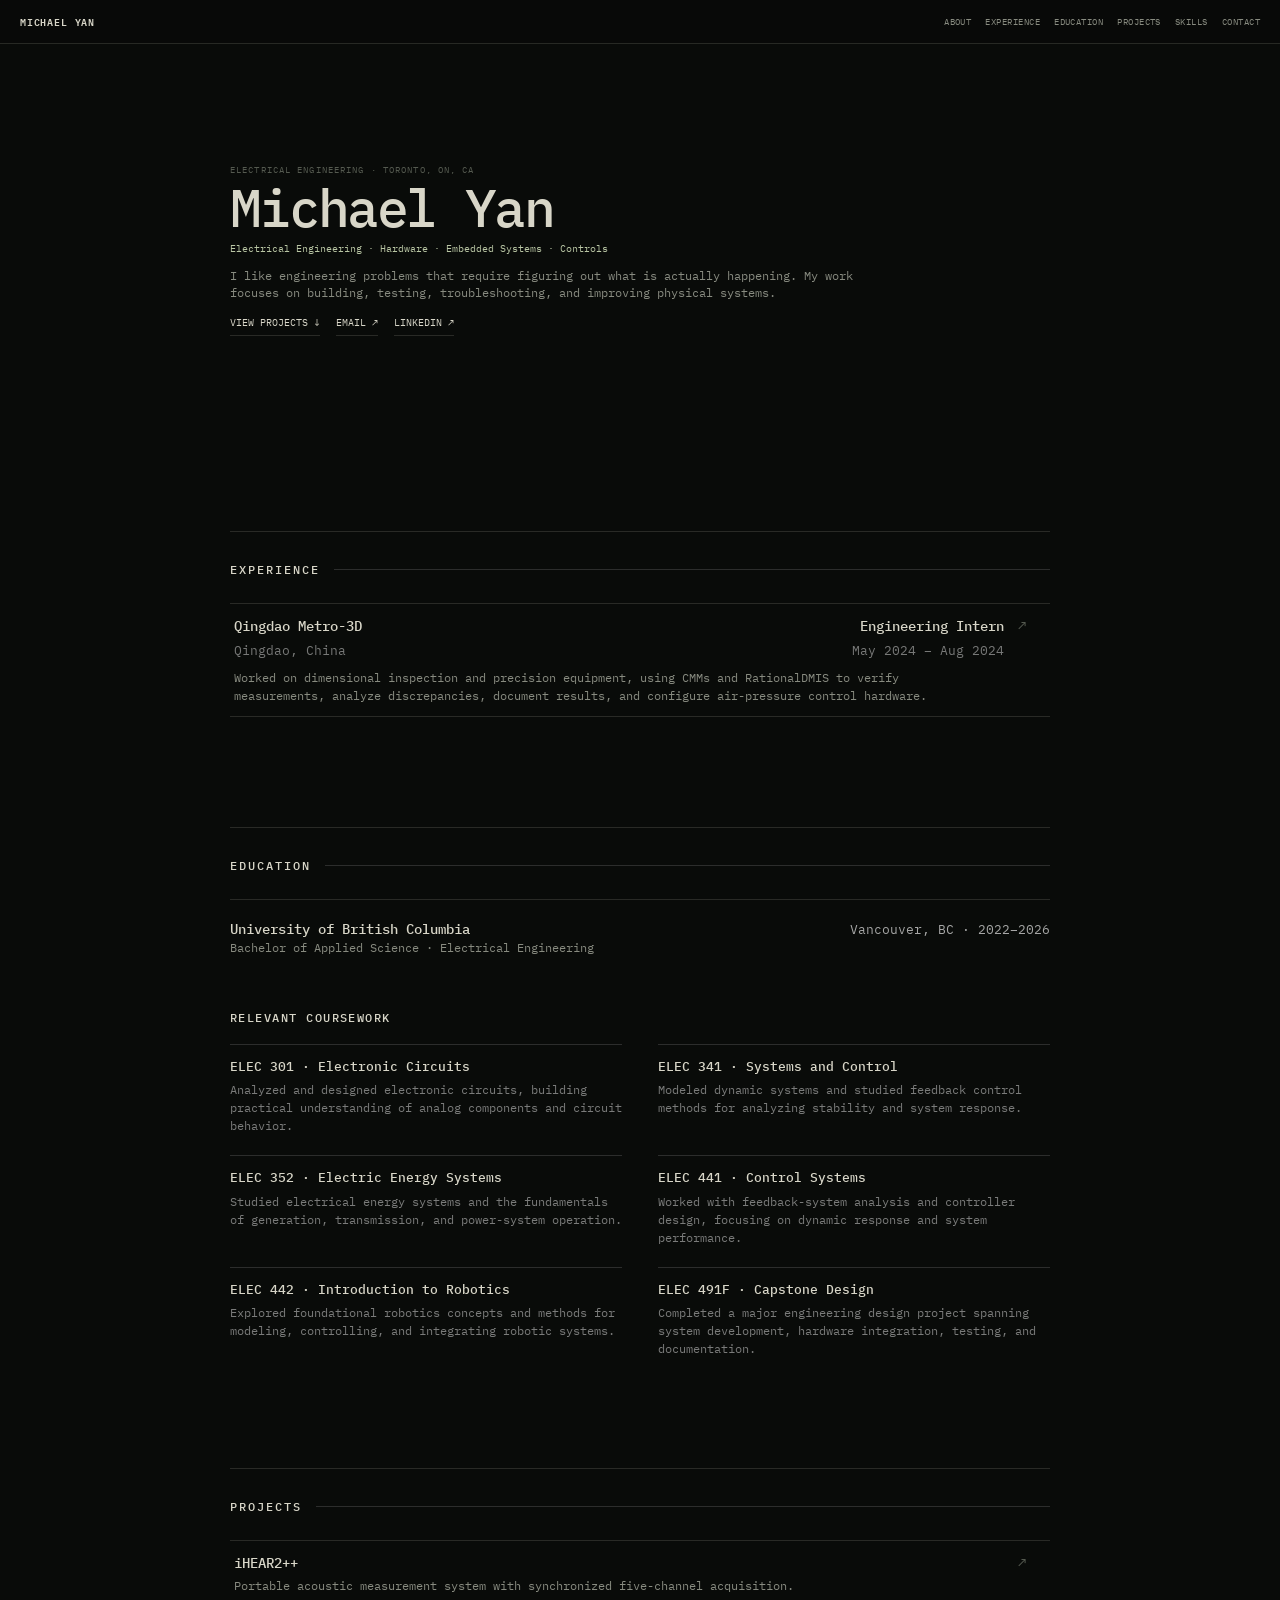
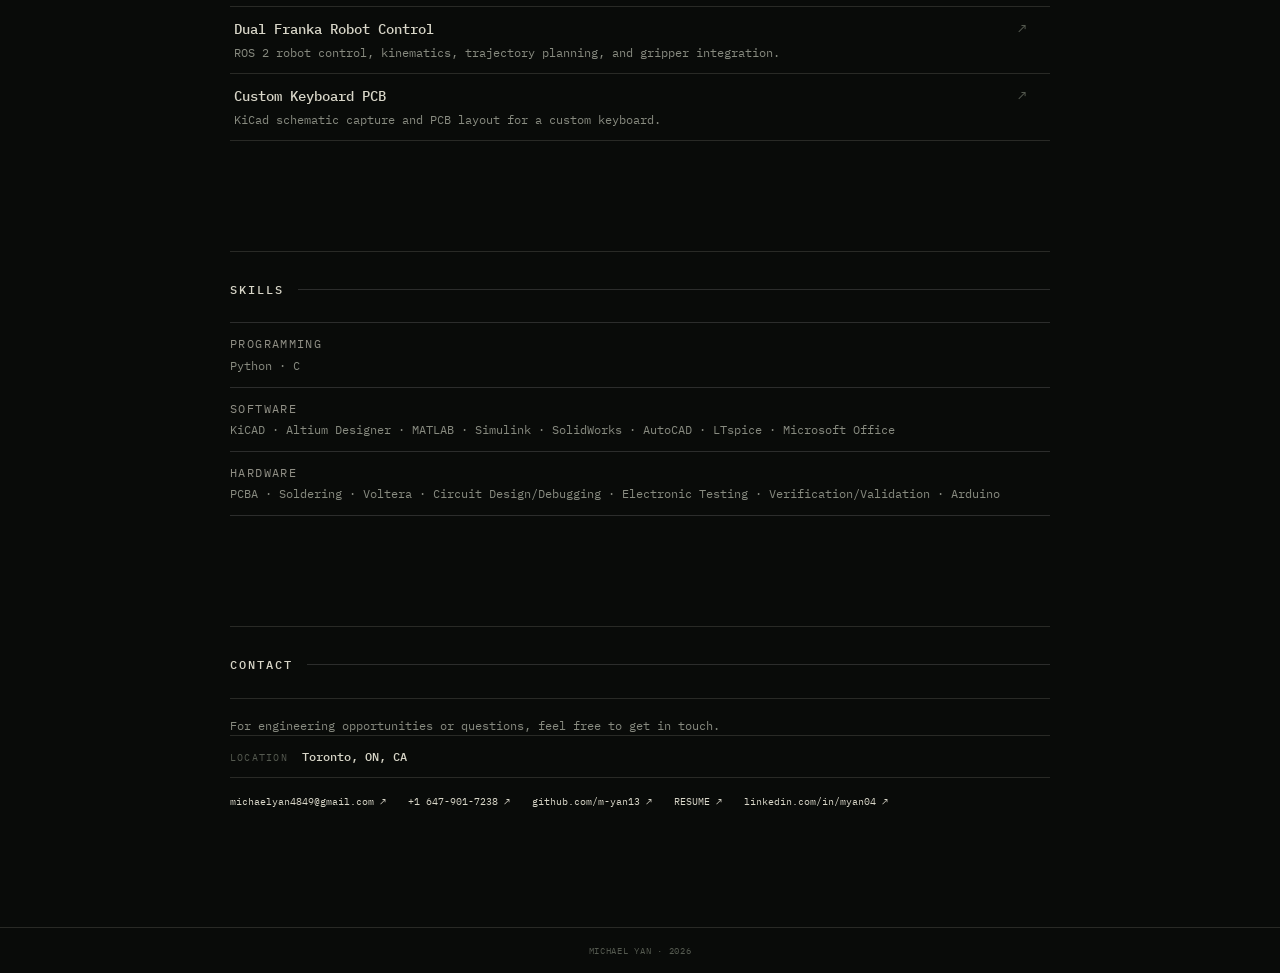
==== index.html @ b910ae35 "Update index.html" ====
<!DOCTYPE html>
<html lang="en">
<head>
  <meta charset="UTF-8">
  <meta name="viewport" content="width=device-width, initial-scale=1.0">
  <meta name="description" content="Michael Yan — Electrical Engineering portfolio.">
  <title>Michael Yan | Electrical Engineering</title>
  <link rel="stylesheet" href="style.css">
</head>
<body>
  <div class="background" aria-hidden="true"></div>

  <header class="topbar">
    <a href="#about" class="wordmark">MICHAEL YAN</a>
    <nav class="topnav" aria-label="Main navigation">
      <a href="#about">ABOUT</a>
      <a href="#experience">EXPERIENCE</a>
      <a href="#education">EDUCATION</a>
      <a href="#projects">PROJECTS</a>
      <a href="#skills">SKILLS</a>
      <a href="#contact">CONTACT</a>
    </nav>
  </header>

  <main>
    <section class="intro" id="about">
      <div class="status">ELECTRICAL ENGINEERING · TORONTO, ON, CA</div>
      <h1>Michael Yan</h1>
      <p class="intro-role">Electrical Engineering · Hardware · Embedded Systems · Controls</p>
      <p class="intro-text">I like engineering problems that require figuring out what is actually happening. My work focuses on building, testing, troubleshooting, and improving physical systems.</p>
      <div class="quick-links">
        <a href="#projects">VIEW PROJECTS ↓</a>
        <a href="mailto:michaelyan4849@gmail.com">EMAIL ↗</a>
        <a href="https://www.linkedin.com/in/myan04" target="_blank" rel="noopener">LINKEDIN ↗</a>
      </div>
    </section>

    <section id="experience" class="section">
      <div class="section-heading"><h2>EXPERIENCE</h2><span class="section-rule"></span></div>
      <a class="experience-row" href="experience/qingdao-metro-3d.html">
        <div class="experience-main">
          <div class="experience-header">
            <h3>Qingdao Metro-3D</h3>
            <h3>Engineering Intern</h3>
          </div>
          <div class="experience-meta">
            <span>Qingdao, China</span>
            <span>May 2024 – Aug 2024</span>
          </div>
          <p>Worked on dimensional inspection and precision equipment, using CMMs and RationalDMIS to verify measurements, analyze discrepancies, document results, and configure air-pressure control hardware.</p>
        </div>
        <span class="arrow">↗</span>
      </a>
    </section>

    <section id="education" class="section">
      <div class="section-heading"><h2>EDUCATION</h2><span class="section-rule"></span></div>
      <div class="education-entry">
        <div class="education-header">
          <h3>University of British Columbia</h3>
          <span>Vancouver, BC · 2022–2026</span>
        </div>
        <p>Bachelor of Applied Science · Electrical Engineering</p>
      </div>

      <div class="coursework">
        <h3>Relevant Coursework</h3>
        <div class="course-list">
          <div class="course">
            <strong>ELEC 301 · Electronic Circuits</strong>
            <p>Analyzed and designed electronic circuits, building practical understanding of analog components and circuit behavior.</p>
          </div>
          <div class="course">
            <strong>ELEC 341 · Systems and Control</strong>
            <p>Modeled dynamic systems and studied feedback control methods for analyzing stability and system response.</p>
          </div>
          <div class="course">
            <strong>ELEC 352 · Electric Energy Systems</strong>
            <p>Studied electrical energy systems and the fundamentals of generation, transmission, and power-system operation.</p>
          </div>
          <div class="course">
            <strong>ELEC 441 · Control Systems</strong>
            <p>Worked with feedback-system analysis and controller design, focusing on dynamic response and system performance.</p>
          </div>
          <div class="course">
            <strong>ELEC 442 · Introduction to Robotics</strong>
            <p>Explored foundational robotics concepts and methods for modeling, controlling, and integrating robotic systems.</p>
          </div>
          <div class="course">
            <strong>ELEC 491F · Capstone Design</strong>
            <p>Completed a major engineering design project spanning system development, hardware integration, testing, and documentation.</p>
          </div>
        </div>
      </div>
    </section>

    <section class="section" id="projects">
      <div class="section-heading"><h2>PROJECTS</h2><span class="section-rule"></span></div>
      <div class="project-list">
        <a class="project-row" href="projects/ihear2.html">
          <div>
            <h3>iHEAR2++</h3>
            <p>Portable acoustic measurement system with synchronized five-channel acquisition.</p>
          </div>
          <span class="arrow">↗</span>
        </a>
        <a class="project-row" href="projects/franka.html">
          <div>
            <h3>Dual Franka Robot Control</h3>
            <p>ROS 2 robot control, kinematics, trajectory planning, and gripper integration.</p>
          </div>
          <span class="arrow">↗</span>
        </a>
        <a class="project-row" href="projects/keyboard.html">
          <div>
            <h3>Custom Keyboard PCB</h3>
            <p>KiCad schematic capture and PCB layout for a custom keyboard.</p>
          </div>
          <span class="arrow">↗</span>
        </a>
      </div>
    </section>

    <section id="skills" class="section">
      <div class="section-heading"><h2>SKILLS</h2><span class="section-rule"></span></div>
      <div class="skills-list">
        <div><span>PROGRAMMING</span><p>Python · C</p></div>
        <div><span>SOFTWARE</span><p>KiCAD · Altium Designer · MATLAB · Simulink · SolidWorks · AutoCAD · LTspice · Microsoft Office</p></div>
        <div><span>HARDWARE</span><p>PCBA · Soldering · Voltera · Circuit Design/Debugging · Electronic Testing · Verification/Validation · Arduino</p></div>
      </div>
    </section>

    <section class="section contact" id="contact">
      <div class="section-heading"><h2>CONTACT</h2><span class="section-rule"></span></div>
      <div class="contact-intro">
        <p>For engineering opportunities or questions, feel free to get in touch.</p>
      </div>
      <div class="contact-location">
        <span>LOCATION</span>
        <strong>Toronto, ON, CA</strong>
      </div>
      <div class="contact-links">
        <a href="mailto:michaelyan4849@gmail.com">michaelyan4849@gmail.com ↗</a>
        <a href="tel:+16479017238">+1 647-901-7238 ↗</a>
        <a href="https://github.com/m-yan13" target="_blank" rel="noopener">github.com/m-yan13 ↗</a>
        <a href="Michael_Yan_Resume.pdf" target="_blank" rel="noopener">RESUME ↗</a>
        <a href="https://www.linkedin.com/in/myan04" target="_blank" rel="noopener">linkedin.com/in/myan04 ↗</a>
      </div>
    </section>
  </main>

  <footer>MICHAEL YAN · 2026</footer>
</body>
</html>
---- style.css ----
@import url('https://fonts.googleapis.com/css2?family=IBM+Plex+Mono:wght@400;500;600&display=swap');

:root {
  --bg: #090b09;
  --panel: rgba(13, 16, 13, .72);
  --text: #d8d6c8;
  --muted: #888b80;
  --dim: #555a50;
  --line: rgba(205, 205, 185, .16);
  --accent: #b9c6a4;
  --max: 820px;
}

* { box-sizing: border-box; margin: 0; padding: 0; }
html { scroll-behavior: smooth; background: var(--bg); }
body {
  color: var(--text);
  background: var(--bg);
  font-family: "IBM Plex Mono", monospace;
  line-height: 1.5;
  font-size: 13px;
}
a { color: inherit; text-decoration: none; }

.background {
  position: fixed;
  inset: 0;
  z-index: -1;
  background:
    radial-gradient(circle at 70% 10%, rgba(82, 99, 76, .12), transparent 34%),
    radial-gradient(circle at 10% 80%, rgba(70, 77, 62, .09), transparent 32%),
    linear-gradient(135deg, #0b0e0b, #121712 55%, #080a08);
}
.background::after {
  content: "";
  position: absolute;
  inset: 0;
  opacity: .035;
  background: repeating-linear-gradient(0deg, transparent 0 4px, #fff 5px);
  pointer-events: none;
}

.topbar {
  position: sticky;
  top: 0;
  z-index: 10;
  min-height: 44px;
  display: flex;
  align-items: center;
  justify-content: space-between;
  gap: 24px;
  padding: 0 20px;
  background: rgba(8, 10, 8, .88);
  border-bottom: 1px solid var(--line);
  backdrop-filter: blur(10px);
}
.wordmark { font-weight: 600; letter-spacing: .08em; font-size: .64rem; }
.topnav { display: flex; flex-wrap: wrap; justify-content: flex-end; gap: 14px; }
.topnav a { color: var(--muted); font-size: .58rem; letter-spacing: .05em; }
.topnav a:hover { color: var(--text); }

main { width: min(var(--max), calc(100% - 40px)); margin: 0 auto; }
.intro { min-height: 45vh; display: flex; flex-direction: column; justify-content: center; padding: 42px 0 36px; }
.status { color: var(--dim); font-size: .58rem; letter-spacing: .12em; }
h1 { margin: 6px 0 8px; font-size: clamp(1.9rem, 5vw, 3.3rem); line-height: .95; font-weight: 500; letter-spacing: -.05em; }
.intro-role { color: var(--accent); font-size: .64rem; }
.intro-text { max-width: 650px; margin-top: 10px; color: var(--muted); font-size: .72rem; }
.quick-links { display: flex; gap: 16px; flex-wrap: wrap; margin-top: 14px; }
.quick-links a { color: var(--text); font-size: .64rem; border-bottom: 1px solid var(--line); padding-bottom: 4px; }
.quick-links a:hover { color: var(--accent); border-color: var(--accent); }

.section { padding: 28px 0; border-top: 1px solid var(--line); scroll-margin-top: 70px; }
.section.compact { padding: 22px 0; }
.section-head { display: flex; align-items: baseline; gap: 12px; margin-bottom: 10px; }
.section-head span { color: var(--dim); font-size: .58rem; }
h2 { font-size: .92rem; font-weight: 500; letter-spacing: .02em; }
h3 { font-size: .9rem; font-weight: 500; }
p { color: var(--muted); font-size: .75rem; }
.muted { color: var(--dim); font-size: .58rem; white-space: nowrap; }

.simple-row { display: flex; justify-content: space-between; align-items: flex-start; gap: 30px; padding: 9px 0; }
.simple-row p { margin-top: 6px; max-width: 700px; }


.experience-row {
  display: grid;
  grid-template-columns: 1fr 28px;
  gap: 14px;
  align-items: start;
  padding: 11px 4px;
  border-top: 1px solid var(--line);
  border-bottom: 1px solid var(--line);
}
.experience-row:hover { background: rgba(180, 190, 160, .035); }
.experience-main p { max-width: 700px; margin-top: 8px; }
.experience-row:hover .arrow { color: var(--accent); }

.project-list { border-top: 1px solid var(--line); }
.project-row { display: grid; grid-template-columns: 1fr 28px; gap: 14px; align-items: start; padding: 11px 4px; border-bottom: 1px solid var(--line); }
.project-row:hover { background: rgba(180, 190, 160, .035); }
.project-row h3 { margin-bottom: 4px; }
.project-row p { max-width: 680px; }
.arrow { color: var(--dim); font-size: .9rem; }
.project-row:hover .arrow { color: var(--accent); }

.skill-line { display: grid; grid-template-columns: 110px 1fr; gap: 14px; padding: 6px 0; border-bottom: 1px solid var(--line); }
.skill-line span { color: var(--text); font-size: .64rem; }
.skill-line p { font-size: .7rem; }

.contact { padding-bottom: 35px; }
.contact > p { max-width: 600px; }
.contact-links { display: flex; flex-wrap: wrap; gap: 22px; margin-top: 10px; }
.contact-links a { color: var(--text); font-size: .64rem; }
.contact-links a:hover { color: var(--accent); }

footer { padding: 16px; border-top: 1px solid var(--line); color: var(--dim); text-align: center; font-size: .55rem; letter-spacing: .08em; }

/* Project detail pages */
.project-page { min-height: 100vh; }
.project-wrap { width: min(780px, 100%); margin: 0 auto; padding: 42px 0 36px; }
.project-crumb { color: var(--dim); font-size: .58rem; }
.project-crumb:hover { color: var(--text); }
.project-header { padding: 26px 0 20px; border-bottom: 1px solid var(--line); }
.project-kicker { color: var(--dim); font-size: .6rem; letter-spacing: .1em; }
.project-header h1 { font-size: clamp(1.8rem, 5vw, 3.1rem); margin: 6px 0 9px; }
.project-intro { max-width: 650px; font-size: .82rem; }
.project-meta { display: grid; grid-template-columns: repeat(3, 1fr); gap: 20px; margin-top: 14px; }
.project-meta-item { padding-top: 12px; border-top: 1px solid var(--line); }
.project-meta-item span { display: block; color: var(--dim); font-size: .52rem; margin-bottom: 5px; }
.project-meta-item strong { font-size: .65rem; font-weight: 400; color: var(--text); }
.project-section-title { margin: 20px 0 8px; color: var(--dim); font-size: .58rem; letter-spacing: .1em; }
.detail-grid { display: grid; grid-template-columns: repeat(2, 1fr); gap: 1px; background: var(--line); border: 1px solid var(--line); }
.detail-box { padding: 13px; background: var(--panel); }
.detail-box h2 { font-size: .7rem; color: var(--text); margin-bottom: 10px; letter-spacing: .06em; }
.detail-box p { font-size: .7rem; }
.project-footer { display: flex; justify-content: space-between; gap: 20px; padding-top: 30px; margin-top: 14px; border-top: 1px solid var(--line); }
.back-next { font-size: .58rem; }
.back-next:hover { color: var(--accent); }

@media (max-width: 700px) {
  .topbar { padding: 9px 15px; align-items: center; }
  .topnav { gap: 8px 12px; }
  .topnav a { font-size: .55rem; }
  main { width: min(100% - 30px, var(--max)); }
  .intro { min-height: 52vh; padding: 48px 0 35px; }
  .simple-row { display: block; }
  .muted { display: block; margin-top: 12px; }
  .project-meta, .detail-grid { grid-template-columns: 1fr; }
  .project-wrap { padding: 50px 15px 45px; }
  .project-header { padding-top: 32px; }
}

@media (prefers-reduced-motion: reduce) { html { scroll-behavior: auto; } }

/* v8 refinements */
.section { margin-top: 72px; margin-bottom: 72px; }
.section-heading { margin-bottom: 22px; }
.education-entry, .experience-entry { padding: 18px 0; }
.experience-header { display:flex; justify-content:space-between; align-items:baseline; gap:28px; }
.experience-header h3 { margin:0; font-weight:500; }
.experience-meta { display:flex; justify-content:space-between; gap:20px; margin-top:5px; font-size:.86rem; opacity:.7; }
.coursework { margin-top:30px; }
.course-list { display:grid; grid-template-columns:repeat(2,minmax(0,1fr)); gap:18px 34px; }
.course { padding-top:12px; border-top:1px solid rgba(255,255,255,.12); }
.course strong { font-weight:500; }
.course p { margin:5px 0 0; line-height:1.45; opacity:.72; }
@media (max-width:700px) {
  .section { margin-top:54px; margin-bottom:54px; }
  .experience-header, .experience-meta { flex-direction:column; gap:4px; }
  .course-list { grid-template-columns:1fr; }
}

/* v9 refinements: compact technical portfolio, inspired by the reference site's hierarchy */
.section { margin-top: 82px; margin-bottom: 82px; }
.section-heading { display:flex; align-items:center; gap:14px; margin-bottom:24px; }
.section-heading h2 { margin:0; font-size:.78rem; letter-spacing:.16em; font-weight:500; }
.section-rule { height:1px; flex:1; background:rgba(255,255,255,.14); }
.education-header, .experience-header { display:flex; align-items:baseline; justify-content:space-between; gap:24px; }
.education-header h3, .experience-header h3 { margin:0; font-weight:500; }
.education-header span, .experience-meta { color:rgba(255,255,255,.64); font-size:.82rem; }
.experience-meta { display:flex; justify-content:space-between; margin-top:5px; }
.coursework { margin-top:34px; }
.coursework > h3 { margin:0 0 16px; font-size:.76rem; letter-spacing:.12em; text-transform:uppercase; font-weight:500; }
.course-list { display:grid; grid-template-columns:repeat(2,minmax(0,1fr)); gap:20px 36px; }
.course { border-top:1px solid rgba(255,255,255,.14); padding-top:12px; }
.course strong { font-weight:500; }
.course p { margin:5px 0 0; color:rgba(255,255,255,.64); line-height:1.5; }
.skills-list > div { border-top:1px solid rgba(255,255,255,.14); padding:12px 0; }
.skills-list > div:last-child { border-bottom:1px solid rgba(255,255,255,.14); }
.skills-list span { display:block; font-size:.72rem; letter-spacing:.12em; opacity:.65; }
.skills-list p { margin:4px 0 0; }
@media (max-width:700px) {
  .section { margin-top:58px; margin-bottom:58px; 
  .experience-row { grid-template-columns: 1fr; }
  .experience-row .arrow { display: none; }
}
  .education-header, .experience-header, .experience-meta { flex-direction:column; align-items:flex-start; gap:5px; }
  .course-list { grid-template-columns:1fr; }
}


/* v11 refinements */
.education-entry {
  border-top: 1px solid var(--line);
  padding-top: 18px;
}

.contact-location {
  display: flex;
  align-items: baseline;
  gap: 14px;
  padding: 12px 0;
  border-top: 1px solid var(--line);
  border-bottom: 1px solid var(--line);
}

.contact-location span {
  font-size: .64rem;
  letter-spacing: .12em;
  color: var(--dim);
}

.contact-location strong {
  font-size: .72rem;
  font-weight: 500;
}

.contact-links {
  margin-top: 16px;
  gap: 18px 22px;
}

@media (max-width:700px) {
  .contact-location {
    align-items: flex-start;
    flex-direction: column;
    gap: 4px;
  }
}

/* v12 contact header refinement */
.contact-intro {
  border-top: 1px solid var(--line);
  padding-top: 18px;
}

.contact-intro p {
  margin: 0;
}
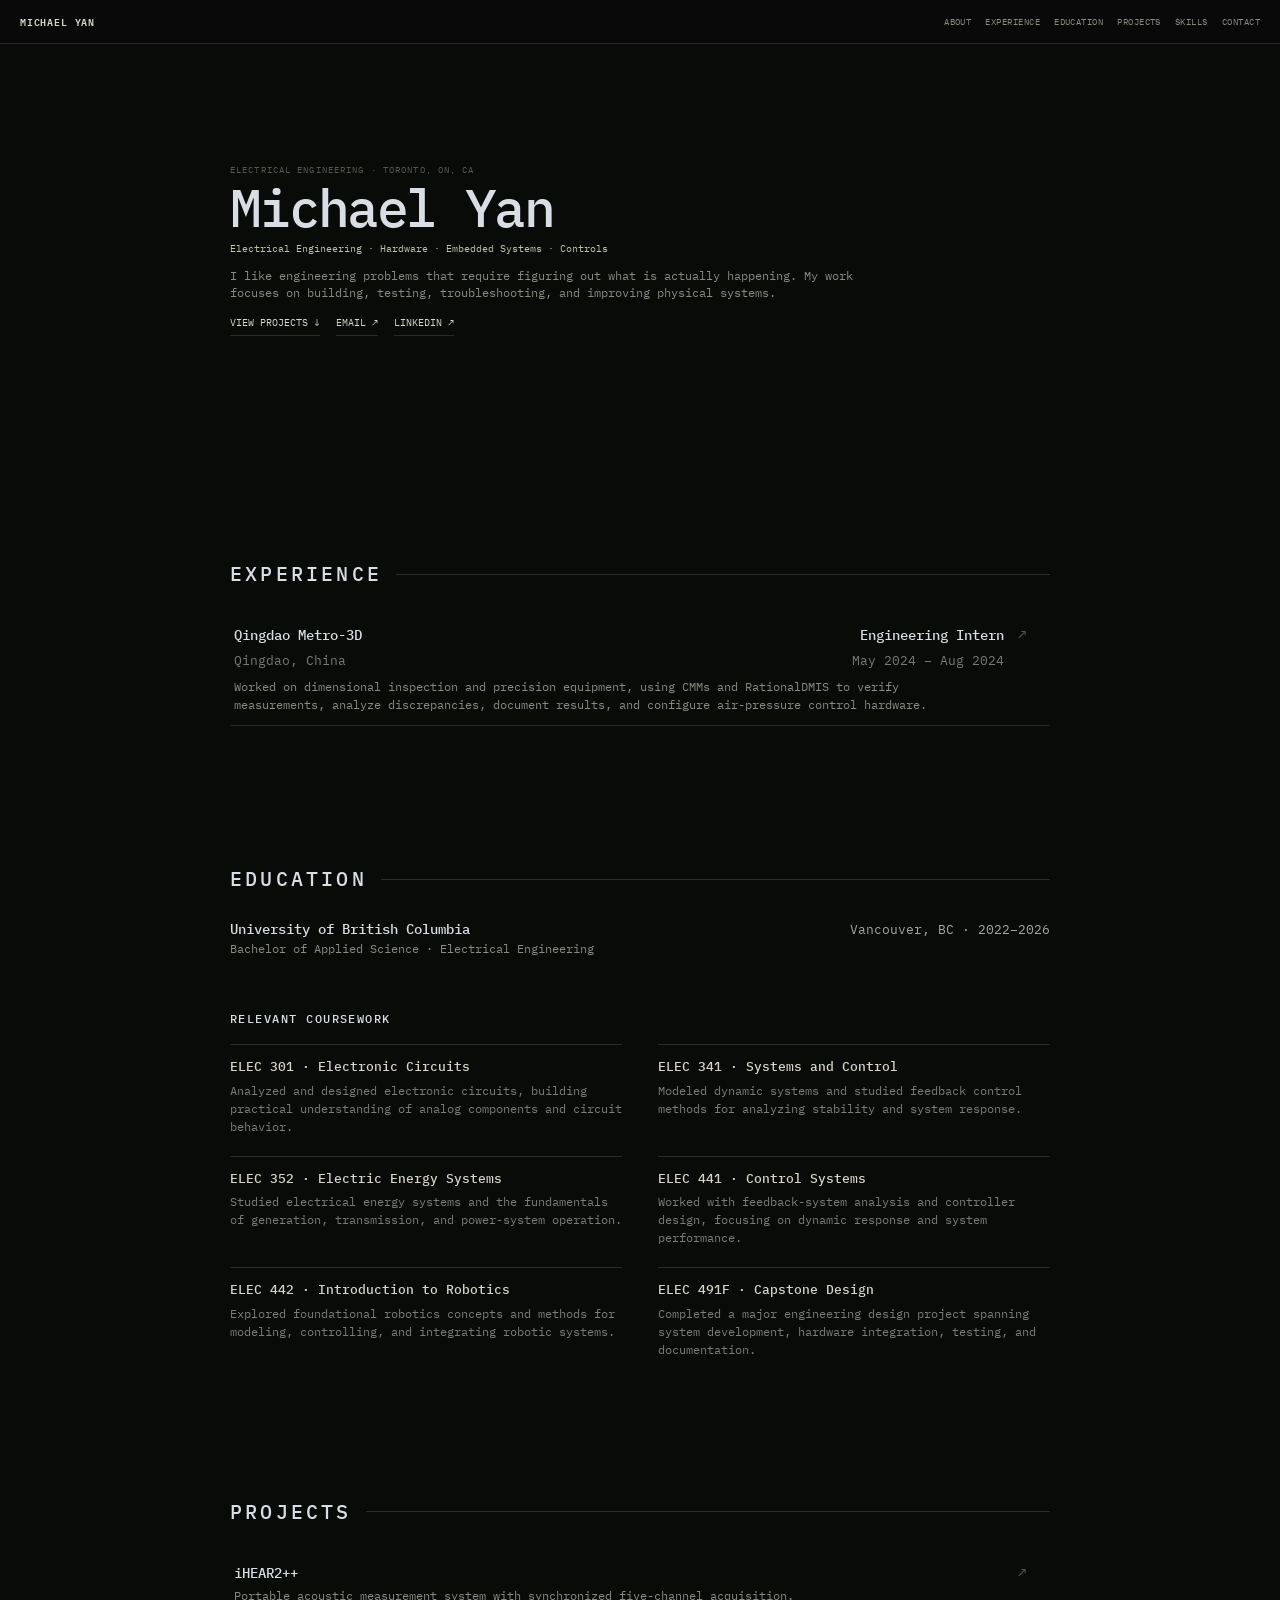
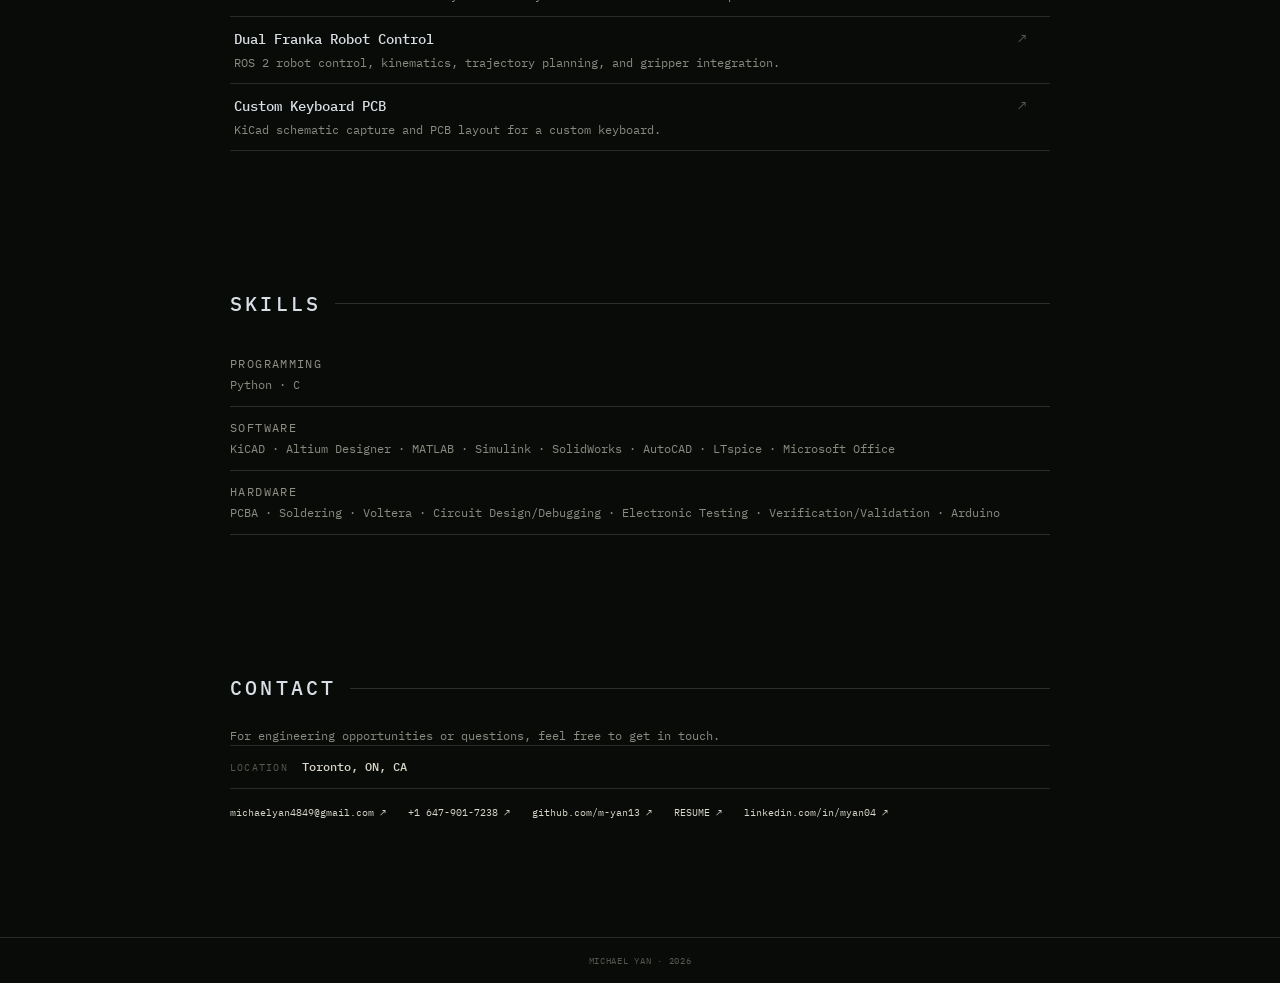
==== commit 88741b3c: "Update index.html" ====
--- a/index.html
+++ b/index.html
@@ -1,6 +1,7 @@
 <!DOCTYPE html>
 <html lang="en">
 <head>
+  <link rel="icon" type="image/jpeg" href="favicon.jpg">
   <meta charset="UTF-8">
   <meta name="viewport" content="width=device-width, initial-scale=1.0">
   <meta name="description" content="Michael Yan — Electrical Engineering portfolio.">
--- a/style.css
+++ b/style.css
@@ -69,7 +69,7 @@
 .quick-links a { color: var(--text); font-size: .64rem; border-bottom: 1px solid var(--line); padding-bottom: 4px; }
 .quick-links a:hover { color: var(--accent); border-color: var(--accent); }
 
-.section { padding: 28px 0; border-top: 1px solid var(--line); scroll-margin-top: 70px; }
+.section { padding: 28px 0; scroll-margin-top: 70px; }
 .section.compact { padding: 22px 0; }
 .section-head { display: flex; align-items: baseline; gap: 12px; margin-bottom: 10px; }
 .section-head span { color: var(--dim); font-size: .58rem; }
@@ -88,14 +88,12 @@
   gap: 14px;
   align-items: start;
   padding: 11px 4px;
-  border-top: 1px solid var(--line);
   border-bottom: 1px solid var(--line);
 }
 .experience-row:hover { background: rgba(180, 190, 160, .035); }
 .experience-main p { max-width: 700px; margin-top: 8px; }
 .experience-row:hover .arrow { color: var(--accent); }
 
-.project-list { border-top: 1px solid var(--line); }
 .project-row { display: grid; grid-template-columns: 1fr 28px; gap: 14px; align-items: start; padding: 11px 4px; border-bottom: 1px solid var(--line); }
 .project-row:hover { background: rgba(180, 190, 160, .035); }
 .project-row h3 { margin-bottom: 4px; }
@@ -121,14 +119,9 @@
 .project-crumb { color: var(--dim); font-size: .58rem; }
 .project-crumb:hover { color: var(--text); }
 .project-header { padding: 26px 0 20px; border-bottom: 1px solid var(--line); }
-.project-kicker { color: var(--dim); font-size: .6rem; letter-spacing: .1em; }
-.project-header h1 { font-size: clamp(1.8rem, 5vw, 3.1rem); margin: 6px 0 9px; }
-.project-intro { max-width: 650px; font-size: .82rem; }
-.project-meta { display: grid; grid-template-columns: repeat(3, 1fr); gap: 20px; margin-top: 14px; }
-.project-meta-item { padding-top: 12px; border-top: 1px solid var(--line); }
-.project-meta-item span { display: block; color: var(--dim); font-size: .52rem; margin-bottom: 5px; }
-.project-meta-item strong { font-size: .65rem; font-weight: 400; color: var(--text); }
-.project-section-title { margin: 20px 0 8px; color: var(--dim); font-size: .58rem; letter-spacing: .1em; }
+.project-header h1 { font-size: clamp(1.8rem, 5vw, 3.1rem); margin: 0 0 8px; }
+.project-intro { max-width: 650px; font-size: .82rem; color: var(--muted); }
+.project-section-title { margin: 20px 0 8px; color: var(--dim); font-size: 1.25rem; letter-spacing: .1em; }
 .detail-grid { display: grid; grid-template-columns: repeat(2, 1fr); gap: 1px; background: var(--line); border: 1px solid var(--line); }
 .detail-box { padding: 13px; background: var(--panel); }
 .detail-box h2 { font-size: .7rem; color: var(--text); margin-bottom: 10px; letter-spacing: .06em; }
@@ -145,7 +138,7 @@
   .intro { min-height: 52vh; padding: 48px 0 35px; }
   .simple-row { display: block; }
   .muted { display: block; margin-top: 12px; }
-  .project-meta, .detail-grid { grid-template-columns: 1fr; }
+  .detail-grid { grid-template-columns: 1fr; }
   .project-wrap { padding: 50px 15px 45px; }
   .project-header { padding-top: 32px; }
 }
@@ -173,7 +166,7 @@
 /* v9 refinements: compact technical portfolio, inspired by the reference site's hierarchy */
 .section { margin-top: 82px; margin-bottom: 82px; }
 .section-heading { display:flex; align-items:center; gap:14px; margin-bottom:24px; }
-.section-heading h2 { margin:0; font-size:.78rem; letter-spacing:.16em; font-weight:500; }
+.section-heading h2 { margin:0; font-size:1.25rem; letter-spacing:.16em; font-weight:500; }
 .section-rule { height:1px; flex:1; background:rgba(255,255,255,.14); }
 .education-header, .experience-header { display:flex; align-items:baseline; justify-content:space-between; gap:24px; }
 .education-header h3, .experience-header h3 { margin:0; font-weight:500; }
@@ -185,7 +178,8 @@
 .course { border-top:1px solid rgba(255,255,255,.14); padding-top:12px; }
 .course strong { font-weight:500; }
 .course p { margin:5px 0 0; color:rgba(255,255,255,.64); line-height:1.5; }
-.skills-list > div { border-top:1px solid rgba(255,255,255,.14); padding:12px 0; }
+.skills-list > div { padding:12px 0; }
+.skills-list > div + div { border-top:1px solid rgba(255,255,255,.14); }
 .skills-list > div:last-child { border-bottom:1px solid rgba(255,255,255,.14); }
 .skills-list span { display:block; font-size:.72rem; letter-spacing:.12em; opacity:.65; }
 .skills-list p { margin:4px 0 0; }
@@ -201,8 +195,7 @@
 
 /* v11 refinements */
 .education-entry {
-  border-top: 1px solid var(--line);
-  padding-top: 18px;
+  padding-top: 0;
 }
 
 .contact-location {
@@ -240,10 +233,216 @@
 
 /* v12 contact header refinement */
 .contact-intro {
-  border-top: 1px solid var(--line);
-  padding-top: 18px;
+  padding-top: 0;
 }
 
 .contact-intro p {
   margin: 0;
 }
+
+/* v13 project write-up / article */
+.write-up { margin-top: 8px; }
+.article-section { padding-top: 30px; margin-top: 30px; border-top: 1px solid var(--line); }
+.article-section:first-child { margin-top: 0; }
+.article-kicker { color: var(--dim); font-size: .58rem; letter-spacing: .12em; margin-bottom: 6px; }
+.article-section h2 { font-size: .82rem; letter-spacing: .04em; font-weight: 500; color: var(--accent); margin-bottom: 14px; }
+.article-section h3 { font-size: .76rem; font-weight: 500; color: var(--text); margin: 24px 0 8px; }
+.article-section p { color: var(--muted); font-size: .78rem; line-height: 1.75; max-width: 700px; margin-bottom: 13px; }
+.article-section ul { max-width: 700px; margin: 0 0 13px; padding-left: 18px; }
+.article-section li { color: var(--muted); font-size: .78rem; line-height: 1.7; margin-bottom: 8px; }
+.article-section strong { color: var(--text); font-weight: 500; }
+.stat-row { display: flex; flex-wrap: wrap; gap: 24px; margin: 6px 0 20px; padding: 14px 0; border-top: 1px solid var(--line); border-bottom: 1px solid var(--line); max-width: 700px; }
+.stat-row div { min-width: 120px; }
+.stat-row strong { display: block; font-size: 1rem; color: var(--accent); font-weight: 500; }
+.stat-row span { font-size: .6rem; color: var(--dim); letter-spacing: .06em; }
+
+.article-figure { margin: 20px 0 24px; max-width: 720px; }
+.article-figure.figure-pair { display: grid; grid-template-columns: 1fr 1fr; gap: 14px; max-width: 720px; }
+.image-placeholder {
+  border: 1px dashed var(--line);
+  background: rgba(185, 198, 164, .035);
+  color: var(--dim);
+  font-size: .62rem;
+  letter-spacing: .03em;
+  line-height: 1.6;
+  padding: 30px 16px;
+  text-align: center;
+  min-height: 90px;
+  display: flex;
+  align-items: center;
+  justify-content: center;
+}
+.image-placeholder b { color: var(--muted); font-weight: 500; }
+.article-figure figcaption { margin-top: 8px; font-size: .62rem; color: var(--dim); line-height: 1.5; }
+
+@media (max-width: 700px) {
+  .article-figure.figure-pair { grid-template-columns: 1fr; }
+}
+
+
+/* Qingdao experience page */
+.experience-meta-grid {
+  display: grid;
+  grid-template-columns: repeat(4, minmax(0, 1fr));
+  gap: 1px;
+  margin-top: 22px;
+  background: var(--line);
+  border: 1px solid var(--line);
+}
+.experience-meta-item {
+  background: var(--panel);
+  padding: 12px 13px;
+}
+.experience-meta-item span {
+  display: block;
+  color: var(--dim);
+  font-size: .54rem;
+  letter-spacing: .11em;
+  margin-bottom: 5px;
+}
+.experience-meta-item strong {
+  display: block;
+  color: var(--text);
+  font-size: .67rem;
+  font-weight: 500;
+  line-height: 1.35;
+}
+.experience-skills {
+  display: flex;
+  flex-wrap: wrap;
+  gap: 8px;
+  margin-top: 18px;
+}
+.experience-skill {
+  border: 1px solid var(--line);
+  padding: 6px 9px;
+  color: var(--muted);
+  font-size: .6rem;
+  letter-spacing: .04em;
+}
+.experience-content {
+  margin-top: 8px;
+}
+.experience-section {
+  padding: 30px 0;
+  border-top: 1px solid var(--line);
+}
+.experience-section:first-child {
+  border-top: 0;
+}
+.experience-kicker {
+  color: var(--dim);
+  font-size: .56rem;
+  letter-spacing: .12em;
+  margin-bottom: 7px;
+}
+.experience-section h2 {
+  color: var(--accent);
+  font-size: 1rem;
+  font-weight: 500;
+  letter-spacing: .16em;
+  margin-bottom: 14px;
+}
+.experience-section h3 {
+  color: var(--text);
+  font-size: .73rem;
+  font-weight: 500;
+  margin: 22px 0 8px;
+}
+.experience-section p {
+  max-width: 700px;
+  color: var(--muted);
+  font-size: .77rem;
+  line-height: 1.75;
+  margin: 0 0 13px;
+}
+.experience-stat-row {
+  display: flex;
+  flex-wrap: wrap;
+  gap: 24px;
+  margin: 18px 0 22px;
+  padding: 14px 0;
+  border-top: 1px solid var(--line);
+  border-bottom: 1px solid var(--line);
+  max-width: 700px;
+}
+.experience-stat {
+  min-width: 105px;
+}
+.experience-stat strong {
+  display: block;
+  color: var(--accent);
+  font-size: 1rem;
+  font-weight: 500;
+}
+.experience-stat span {
+  display: block;
+  color: var(--dim);
+  font-size: .58rem;
+  line-height: 1.4;
+  margin-top: 2px;
+}
+.experience-figure {
+  margin: 22px 0 25px;
+  max-width: 700px;
+}
+.experience-figure img {
+  display: block;
+  width: 100%;
+  height: auto;
+  border: 1px solid var(--line);
+}
+.experience-figure figcaption {
+  color: var(--dim);
+  font-size: .6rem;
+  line-height: 1.5;
+  margin-top: 8px;
+}
+.experience-list {
+  max-width: 700px;
+  margin: 0 0 14px;
+  padding-left: 18px;
+}
+.experience-list li {
+  color: var(--muted);
+  font-size: .77rem;
+  line-height: 1.7;
+  margin-bottom: 8px;
+}
+@media (max-width: 700px) {
+  .experience-meta-grid {
+    grid-template-columns: 1fr 1fr;
+  }
+  .experience-stat-row {
+    gap: 18px;
+  }
+}
+@media (max-width: 430px) {
+  .experience-meta-grid {
+    grid-template-columns: 1fr;
+  }
+}
+
+/* Unified header and title color */
+h1,
+h2,
+h3,
+h4,
+.section-head span,
+.section-heading h2,
+.project-header h1,
+.project-section-title,
+.detail-box h2,
+.article-kicker,
+.article-section h2,
+.article-section h3,
+.experience-main-heading,
+.experience-kicker,
+.experience-section h2,
+.experience-section h3,
+.experience-meta-item span,
+.experience-meta-item strong,
+.project-crumb {
+  color: #d9dee5;
+}
+
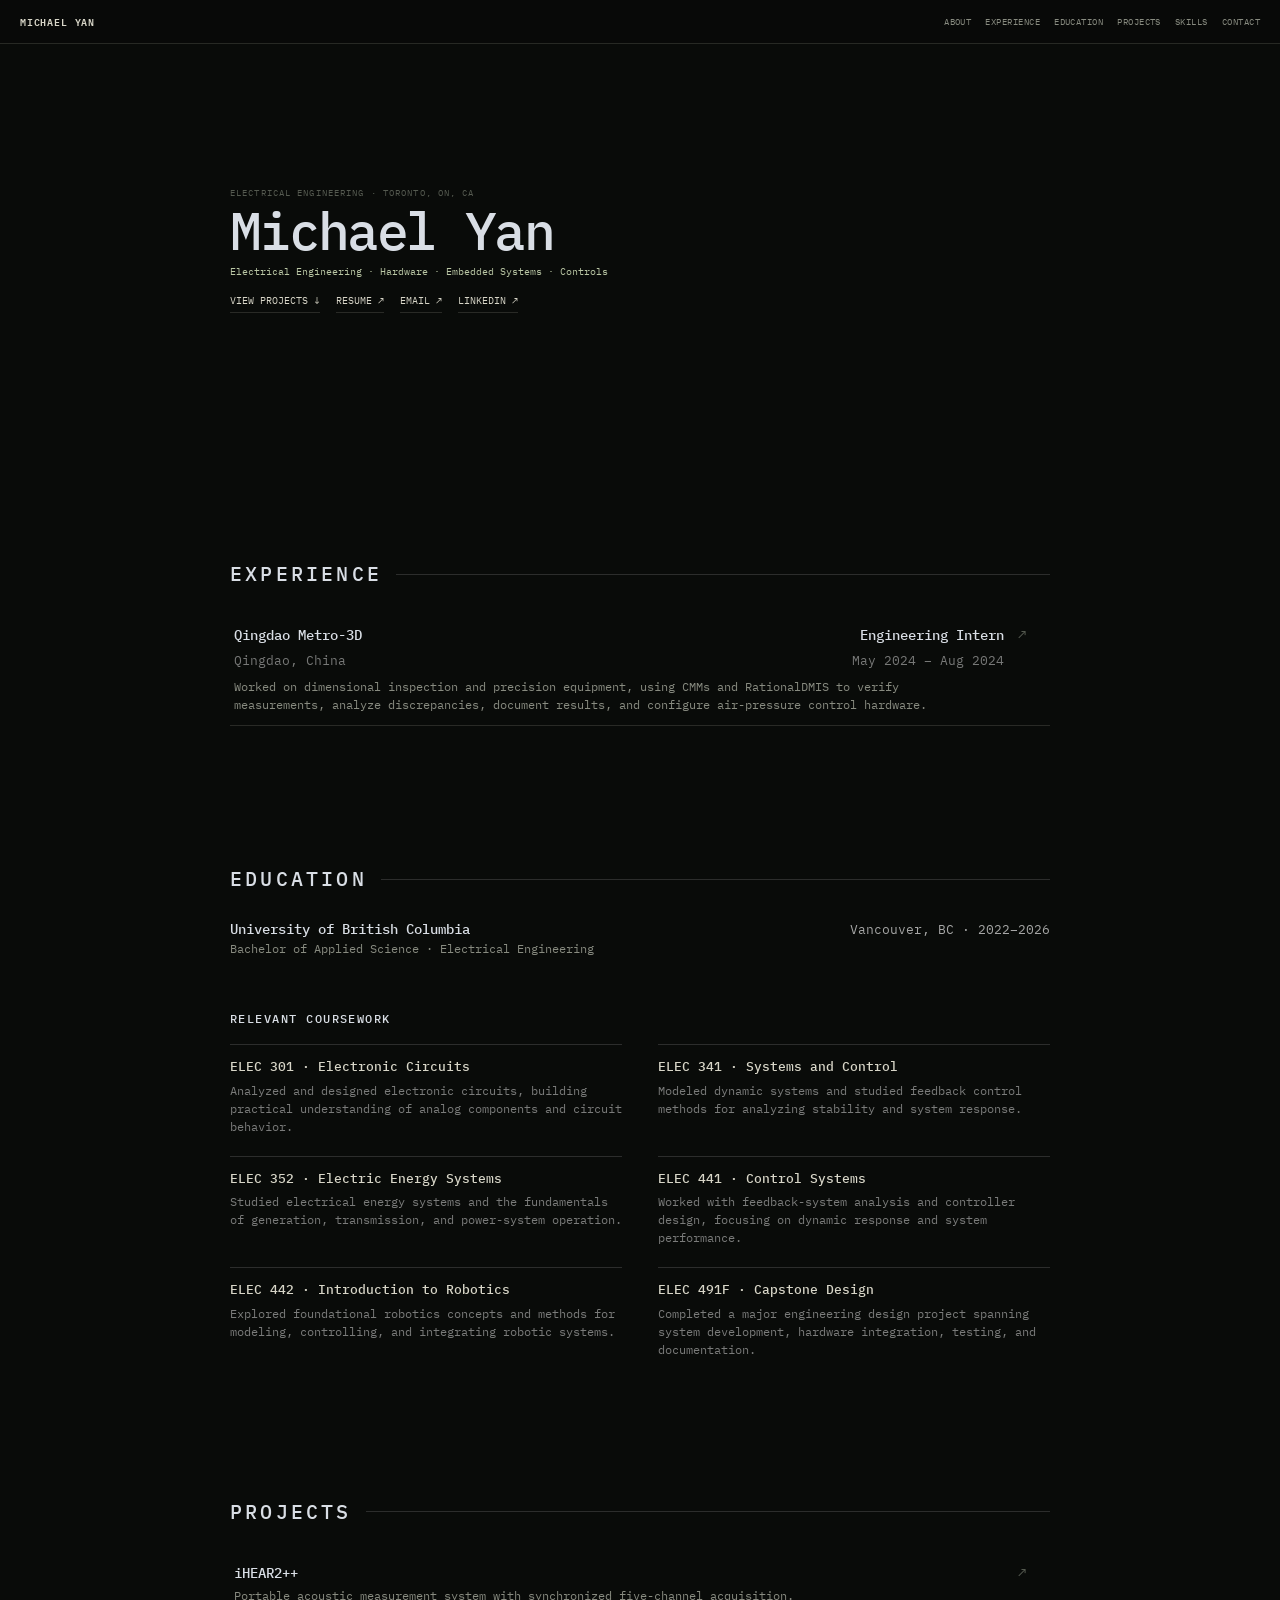
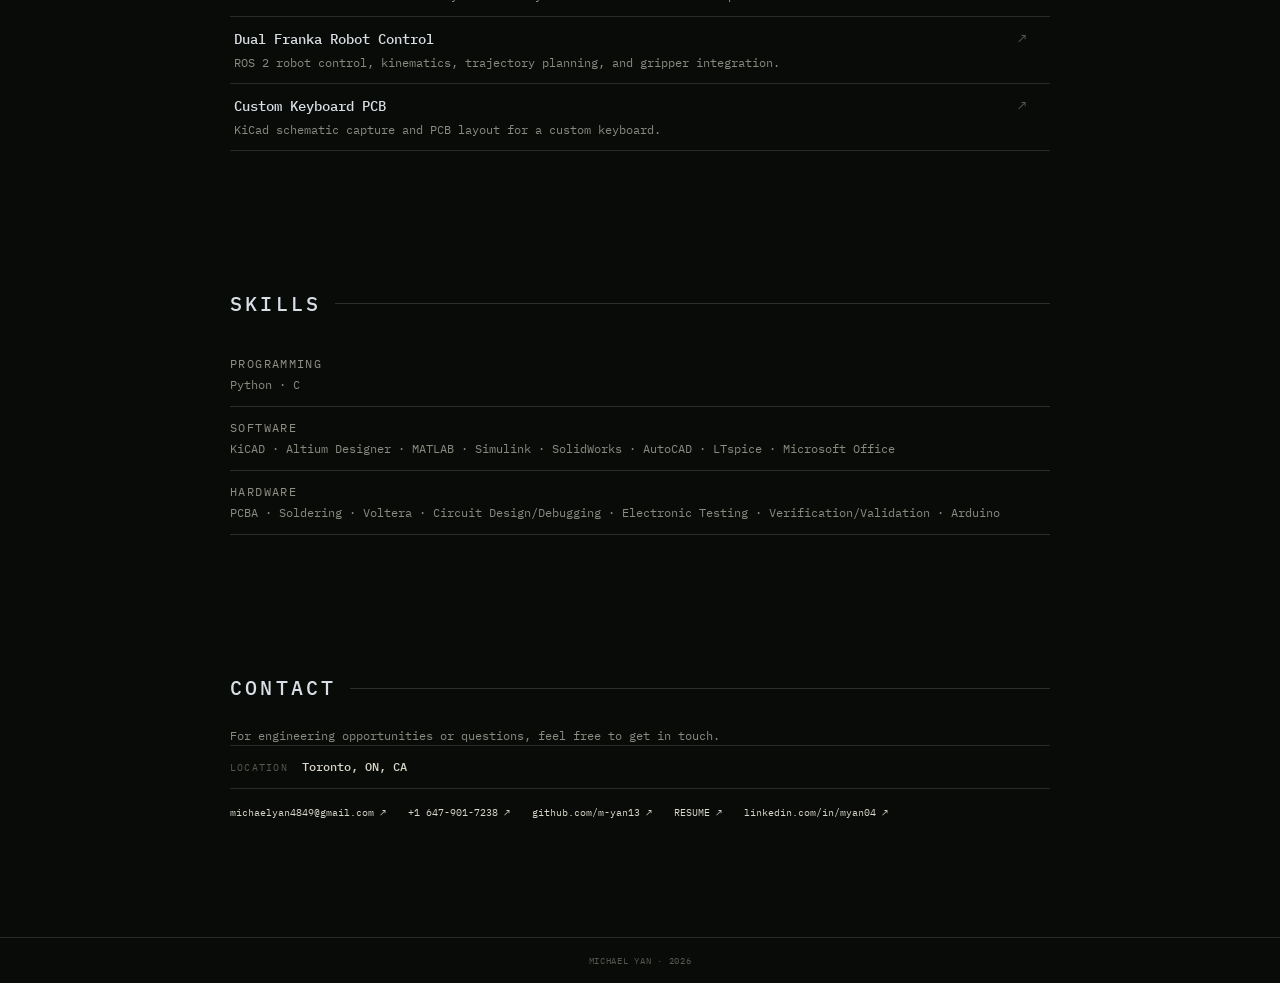
==== commit ec33f635: "Add files via upload" ====
--- a/index.html
+++ b/index.html
@@ -1,7 +1,7 @@
 <!DOCTYPE html>
 <html lang="en">
 <head>
-  <link rel="icon" type="image/jpeg" href="favicon.jpg">
+  <link rel="icon" type="image/png" href="favicon.png">
   <meta charset="UTF-8">
   <meta name="viewport" content="width=device-width, initial-scale=1.0">
   <meta name="description" content="Michael Yan — Electrical Engineering portfolio.">
@@ -28,9 +28,9 @@
       <div class="status">ELECTRICAL ENGINEERING · TORONTO, ON, CA</div>
       <h1>Michael Yan</h1>
       <p class="intro-role">Electrical Engineering · Hardware · Embedded Systems · Controls</p>
-      <p class="intro-text">I like engineering problems that require figuring out what is actually happening. My work focuses on building, testing, troubleshooting, and improving physical systems.</p>
       <div class="quick-links">
         <a href="#projects">VIEW PROJECTS ↓</a>
+        <a href="Michael_Yan_Resume.pdf" target="_blank" rel="noopener">RESUME ↗</a>
         <a href="mailto:michaelyan4849@gmail.com">EMAIL ↗</a>
         <a href="https://www.linkedin.com/in/myan04" target="_blank" rel="noopener">LINKEDIN ↗</a>
       </div>
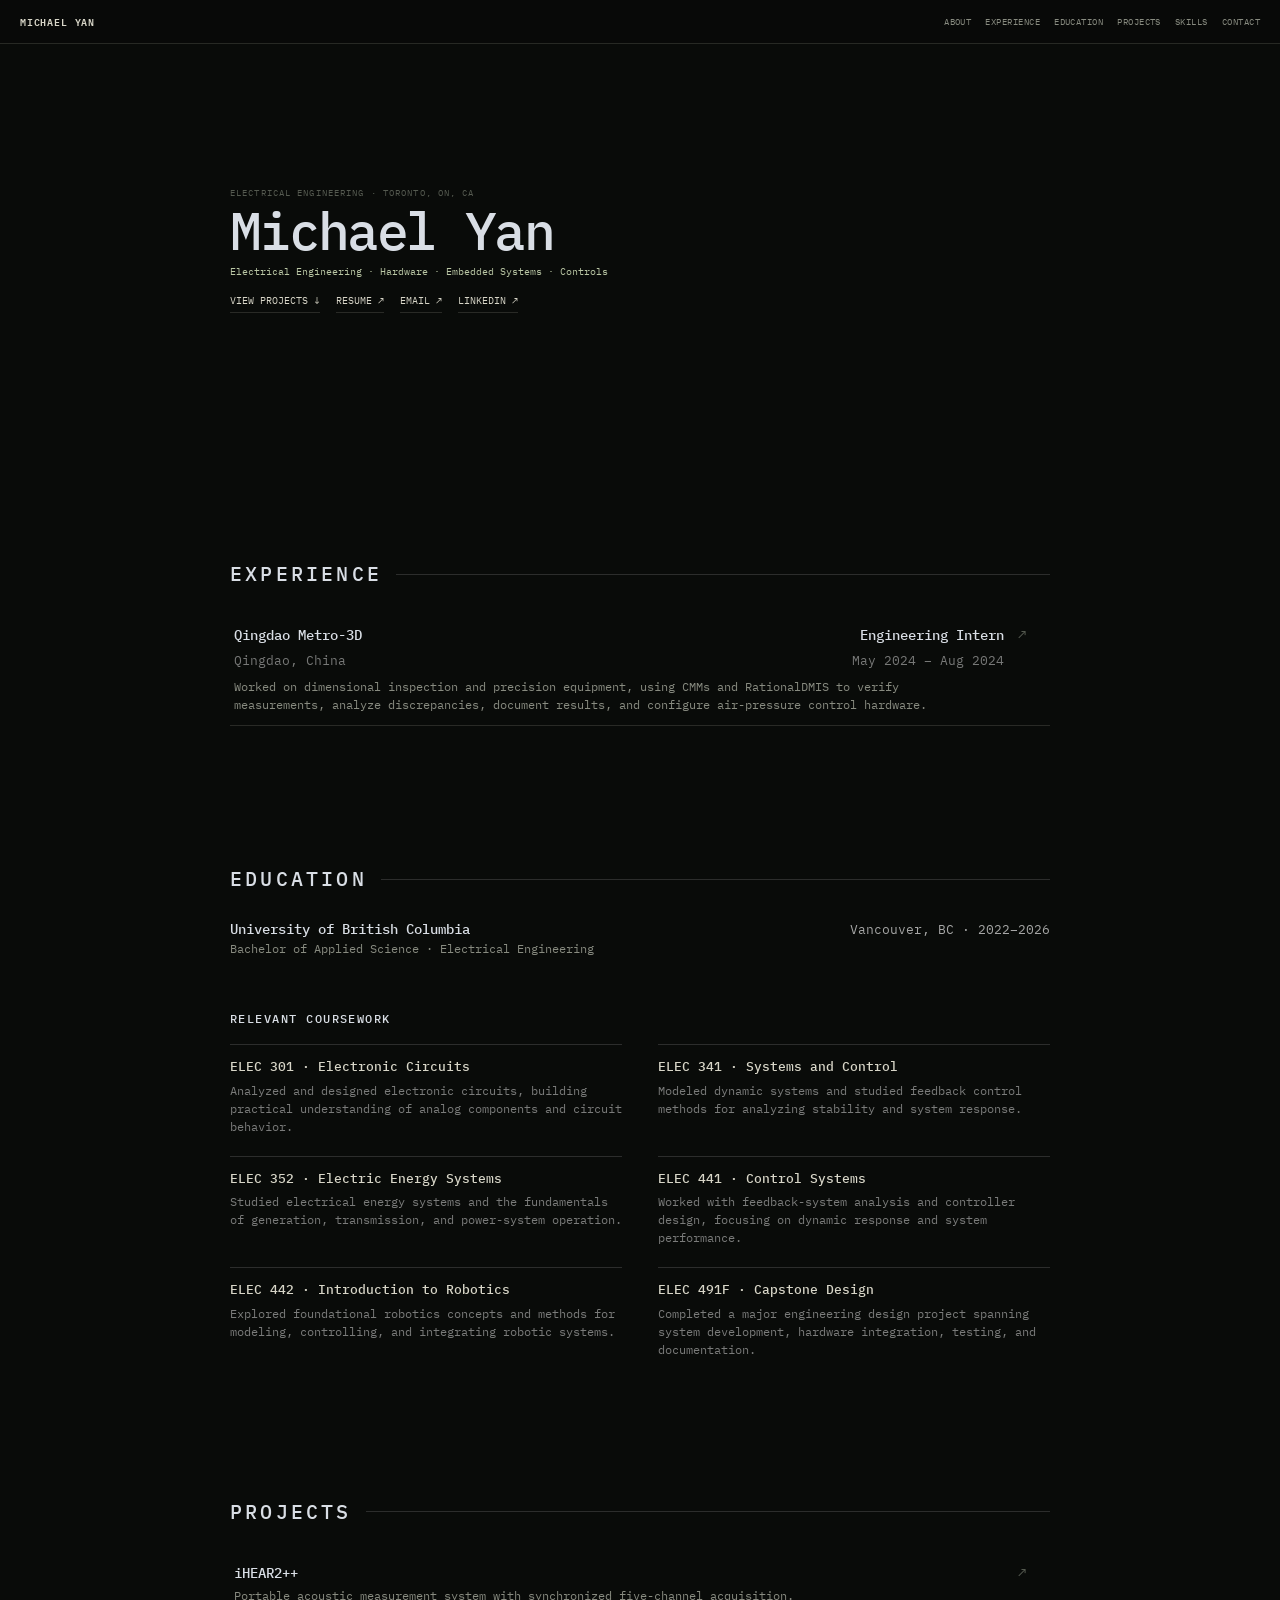
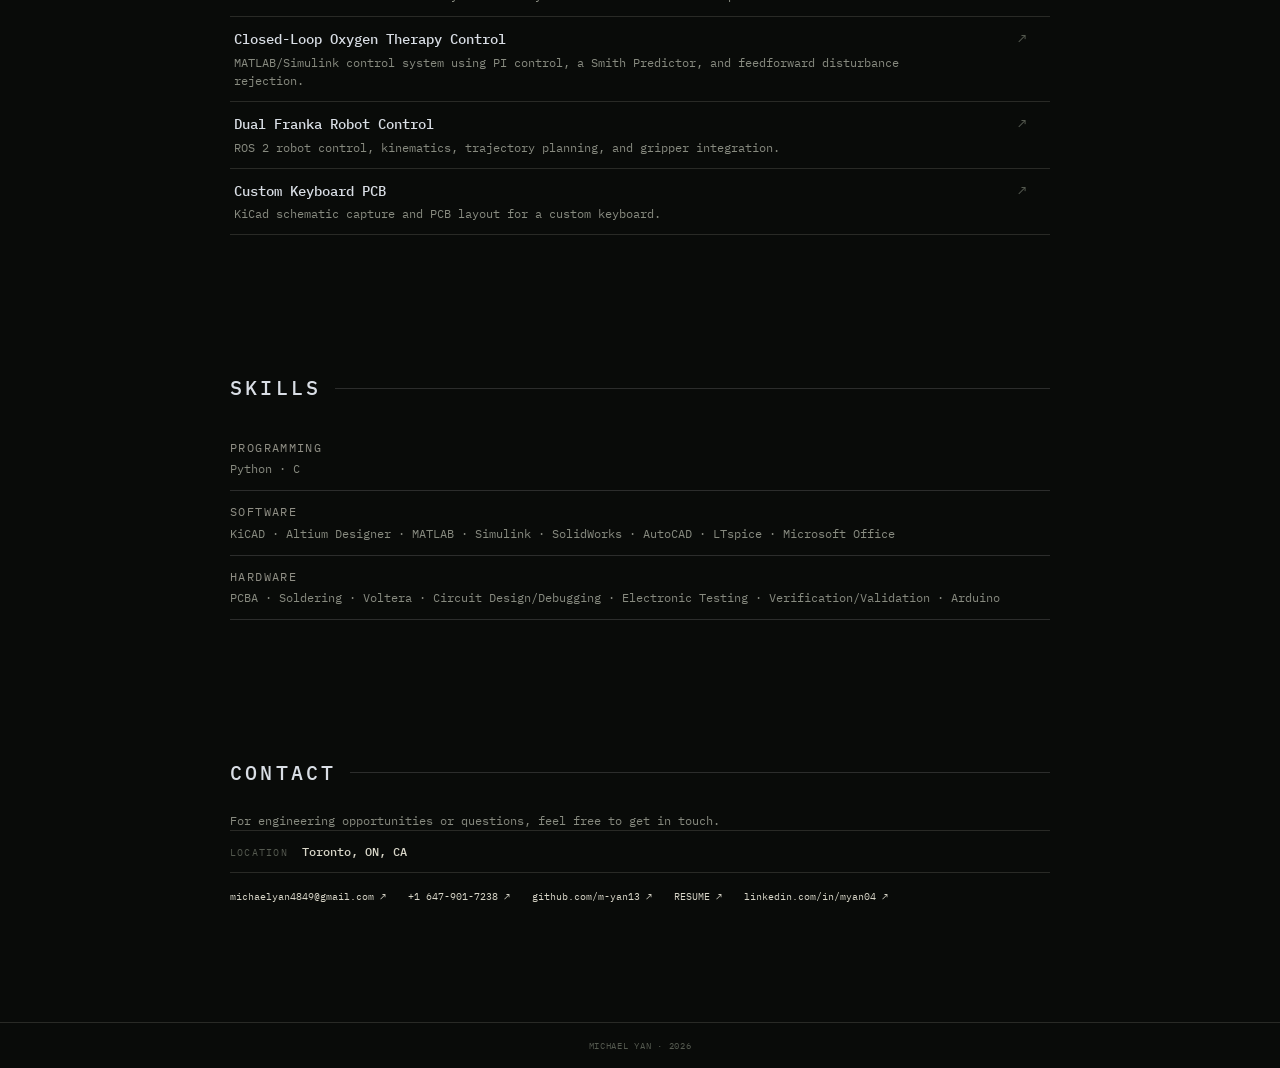
==== commit 25041773: "Add files via upload" ====
--- a/index.html
+++ b/index.html
@@ -105,6 +105,13 @@
           </div>
           <span class="arrow">↗</span>
         </a>
+        <a class="project-row" href="projects/oxygen-control.html">
+          <div>
+            <h3>Closed-Loop Oxygen Therapy Control</h3>
+            <p>MATLAB/Simulink control system using PI control, a Smith Predictor, and feedforward disturbance rejection.</p>
+          </div>
+          <span class="arrow">↗</span>
+        </a>
         <a class="project-row" href="projects/franka.html">
           <div>
             <h3>Dual Franka Robot Control</h3>
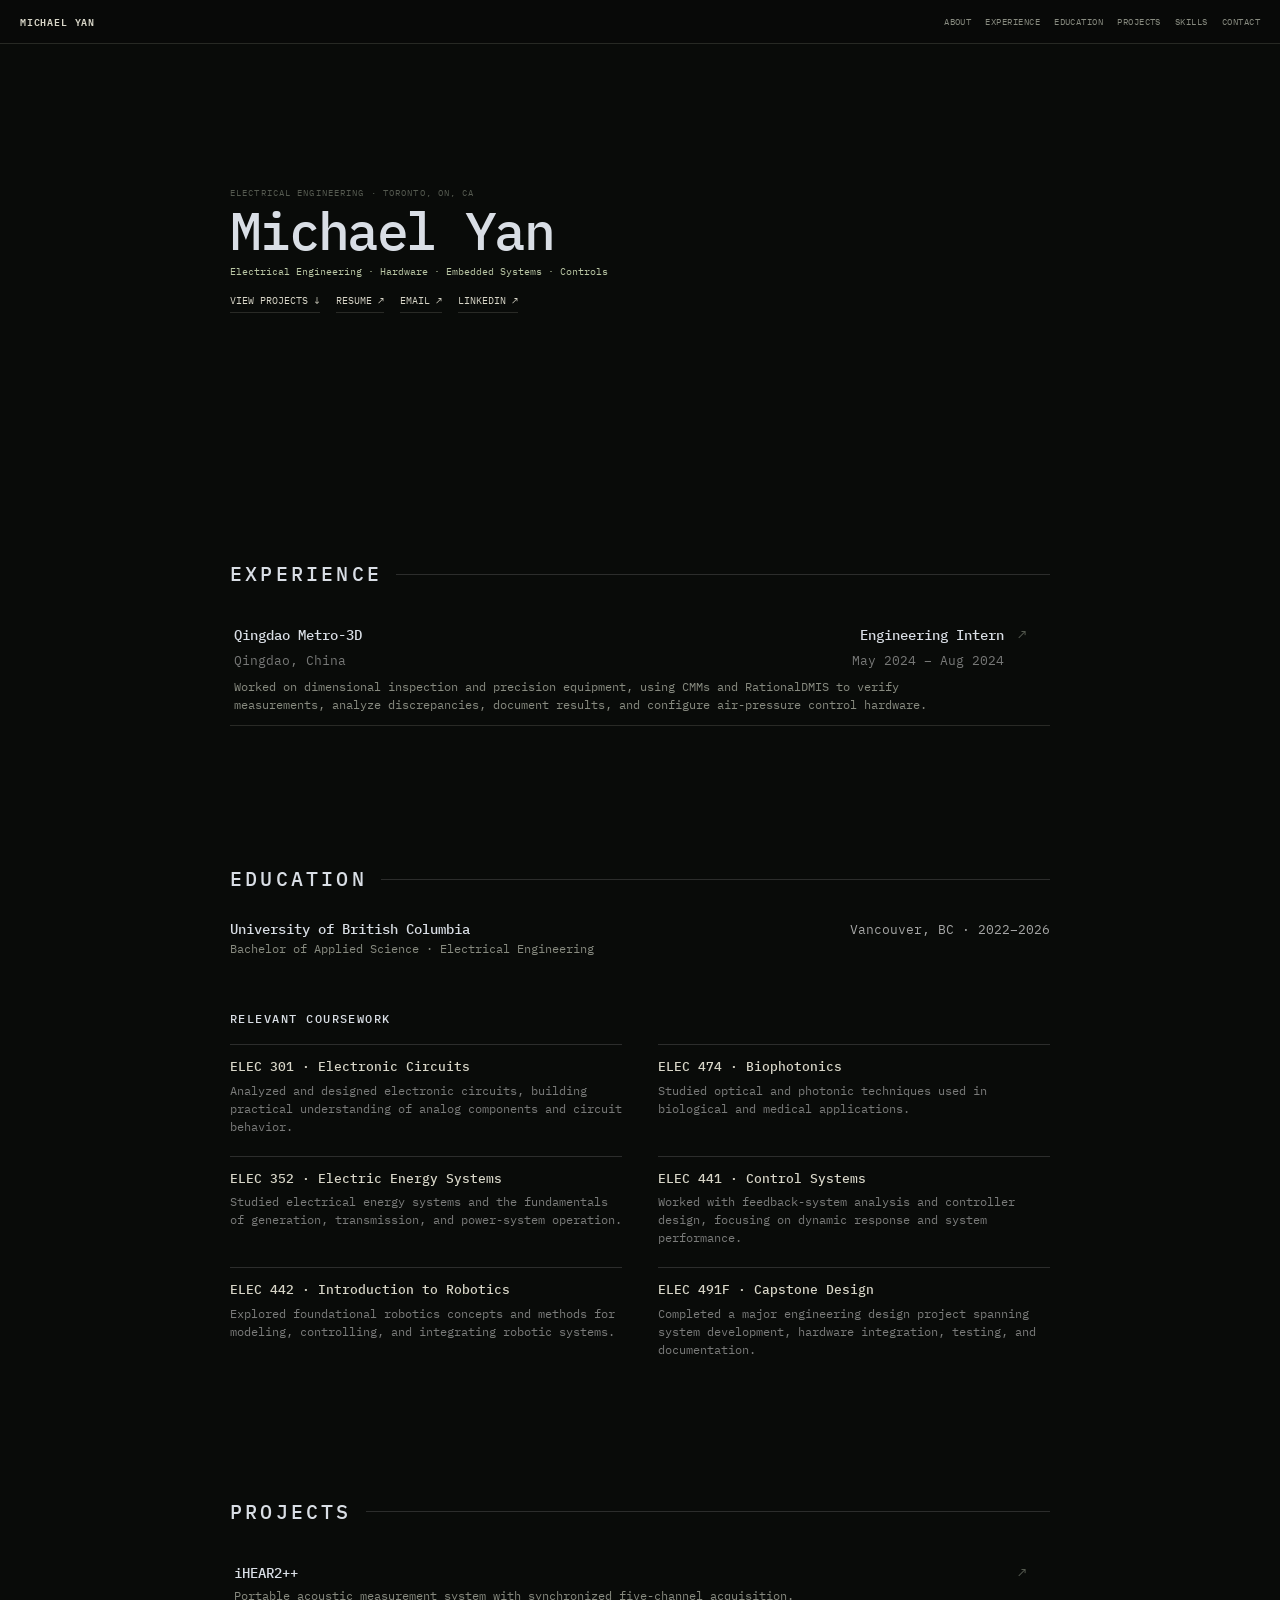
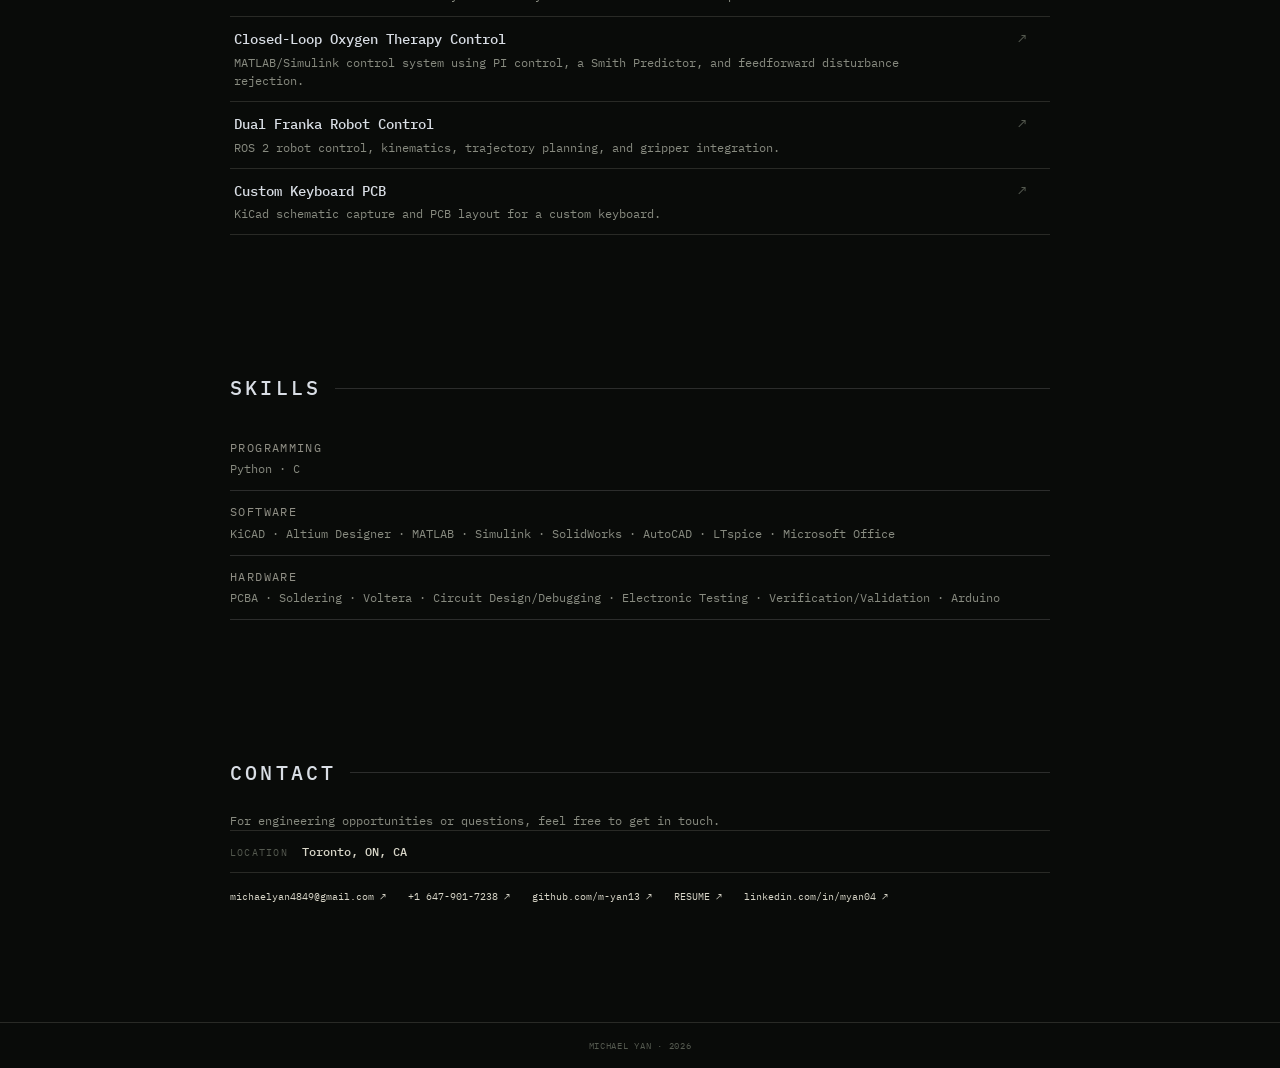
==== commit b030a59d: "Add files via upload" ====
--- a/index.html
+++ b/index.html
@@ -72,8 +72,8 @@
             <p>Analyzed and designed electronic circuits, building practical understanding of analog components and circuit behavior.</p>
           </div>
           <div class="course">
-            <strong>ELEC 341 · Systems and Control</strong>
-            <p>Modeled dynamic systems and studied feedback control methods for analyzing stability and system response.</p>
+            <strong>ELEC 474 · Biophotonics</strong>
+            <p>Studied optical and photonic techniques used in biological and medical applications.</p>
           </div>
           <div class="course">
             <strong>ELEC 352 · Electric Energy Systems</strong>
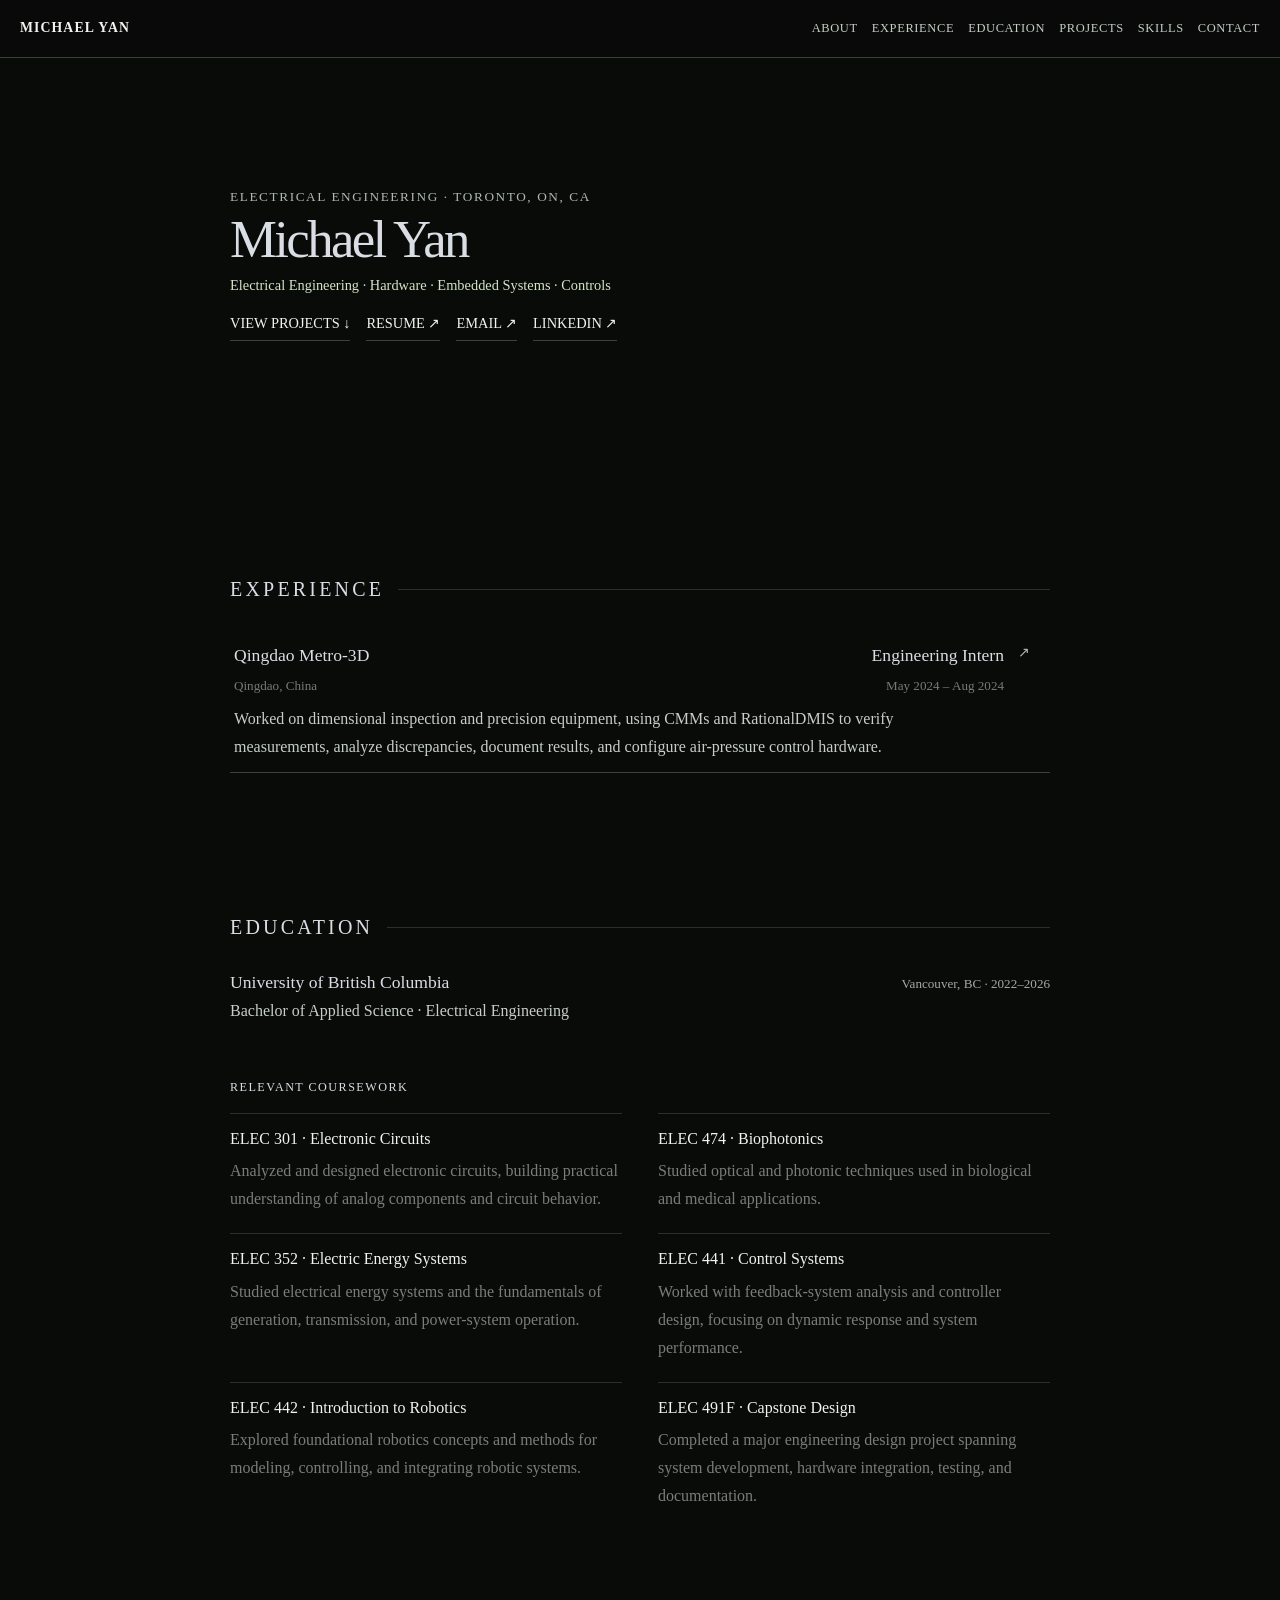
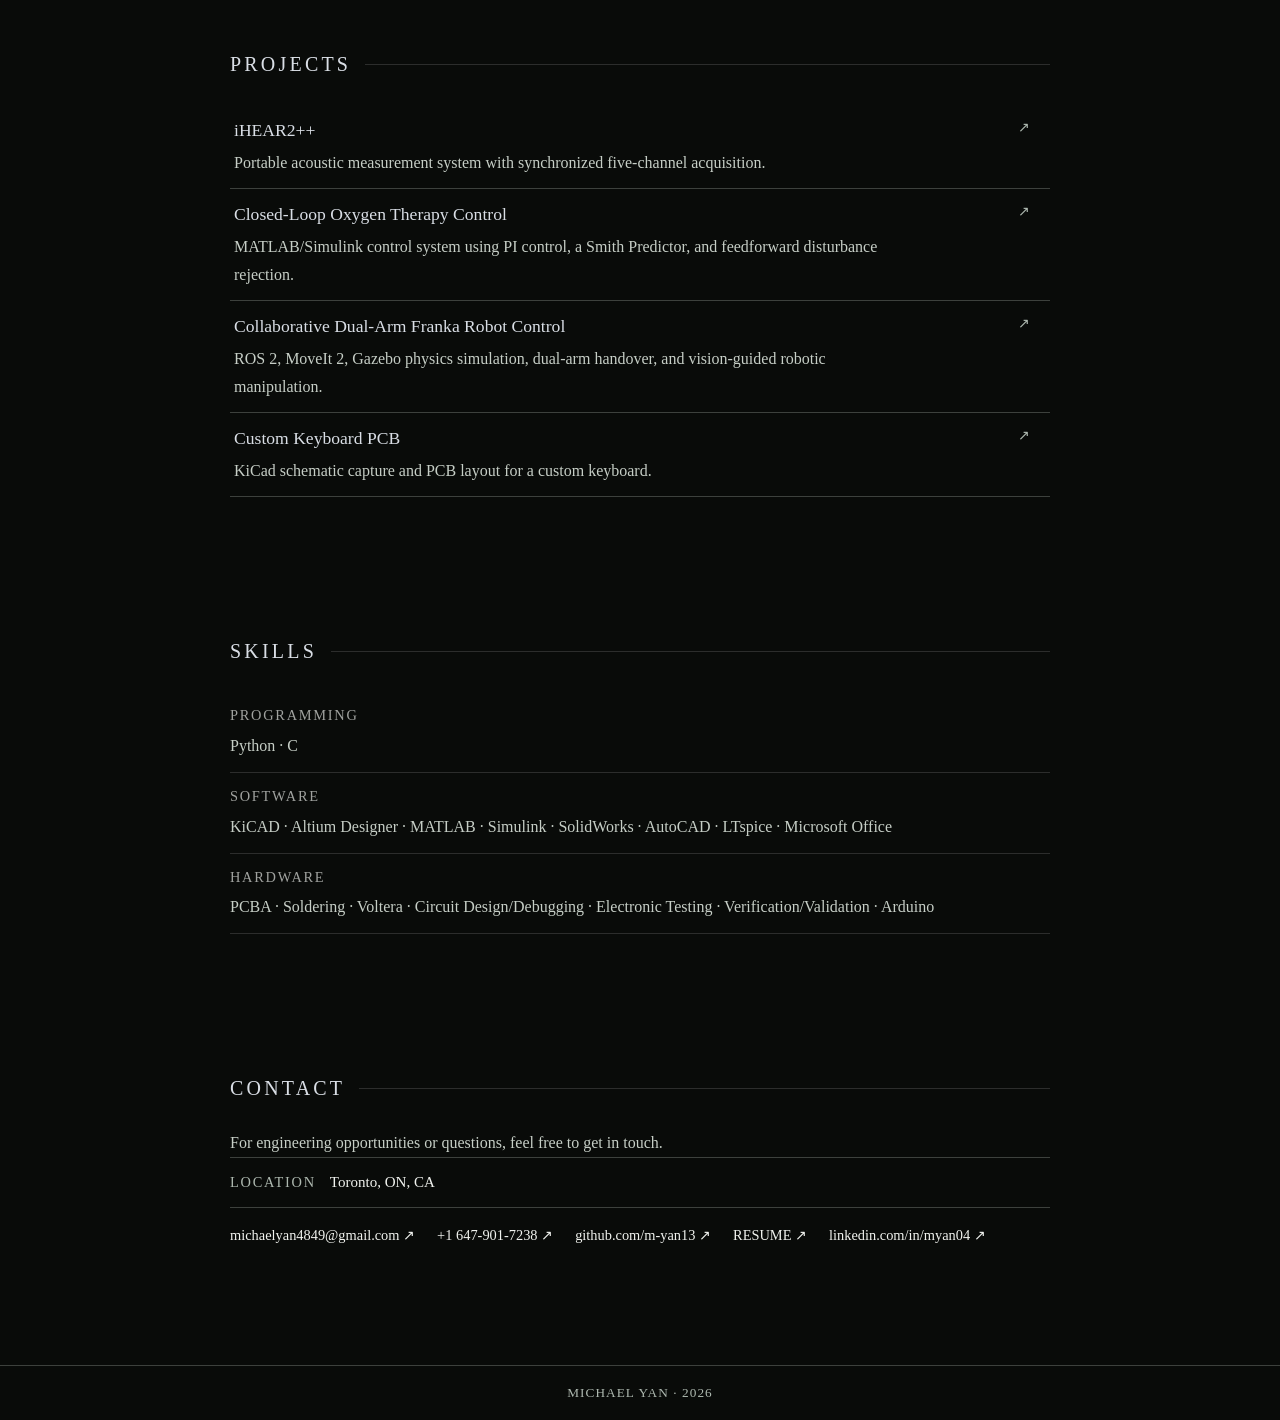
==== commit e75d64b1: "Add files via upload" ====
--- a/index.html
+++ b/index.html
@@ -114,8 +114,8 @@
         </a>
         <a class="project-row" href="projects/franka.html">
           <div>
-            <h3>Dual Franka Robot Control</h3>
-            <p>ROS 2 robot control, kinematics, trajectory planning, and gripper integration.</p>
+            <h3>Collaborative Dual-Arm Franka Robot Control</h3>
+            <p>ROS 2, MoveIt 2, Gazebo physics simulation, dual-arm handover, and vision-guided robotic manipulation.</p>
           </div>
           <span class="arrow">↗</span>
         </a>
--- a/style.css
+++ b/style.css
@@ -1,5 +1,3 @@
-@import url('https://fonts.googleapis.com/css2?family=IBM+Plex+Mono:wght@400;500;600&display=swap');
-
 :root {
   --bg: #090b09;
   --panel: rgba(13, 16, 13, .72);
@@ -16,7 +14,7 @@
 body {
   color: var(--text);
   background: var(--bg);
-  font-family: "IBM Plex Mono", monospace;
+  font-family: Cambria, "Times New Roman", serif;
   line-height: 1.5;
   font-size: 13px;
 }
@@ -446,3 +444,28 @@
   color: #d9dee5;
 }
 
+
+/* Portfolio-wide readability improvements */
+:root { --text:#f1f3ef; --muted:#c6cec6; --dim:#aeb9b0; --accent:#d3e4c8; --line:rgba(226,239,224,.24); }
+body { font-size:16px; line-height:1.65; }
+.topbar { min-height:58px; }
+.wordmark { font-size:.86rem; }
+.topnav a { font-size:.78rem; }
+.status,.section-head span,.muted,.project-crumb,.back-next,.article-kicker,.experience-kicker,.experience-meta-item span,.experience-stat span,.article-figure figcaption,.experience-figure figcaption,footer { font-size:.83rem; }
+.intro-role,.quick-links a,.contact-links a,.contact-location span,.skill-line span,.experience-skill,.skills-list span { font-size:.9rem; }
+.intro-text,.simple-row p,.project-row p,.experience-main p,.course p,.skill-line p,.skills-list p,.detail-box p,.article-section p,.article-section li,.experience-section p,.experience-list li,p { font-size:1rem; line-height:1.75; }
+.project-row h3,.experience-header h3,.education-header h3,h3 { font-size:1.1rem; }
+.experience-section h3,.article-section h3 { font-size:1.08rem; }
+.experience-meta-item strong,.contact-location strong { font-size:.94rem; }
+.project-intro { font-size:1.05rem; }
+.experience-main-heading { font-size:1.16rem !important; letter-spacing:.09em; font-weight:600; }
+.experience-figure figcaption,.article-figure figcaption { color:var(--muted); line-height:1.5; }
+.experience-figure { max-width:1000px; }
+.experience-section p,.experience-list,.article-section p { max-width:850px; }
+.project-wrap { width:min(1000px,100%); }
+.experience-figure img { cursor:zoom-in; }
+.image-lightbox { display:none; position:fixed; inset:0; z-index:9999; background:rgba(0,0,0,.94); padding:24px; align-items:center; justify-content:center; }
+.image-lightbox.open { display:flex; }
+.image-lightbox img { max-width:96vw; max-height:92vh; object-fit:contain; cursor:zoom-out; }
+.image-lightbox-close { position:fixed; top:14px; right:22px; color:white; font-size:36px; border:0; background:none; cursor:pointer; }
+@media(max-width:700px){.topnav a{font-size:.75rem}.wordmark{font-size:.8rem}.topbar{gap:12px}.experience-main-heading{font-size:1.07rem !important}}
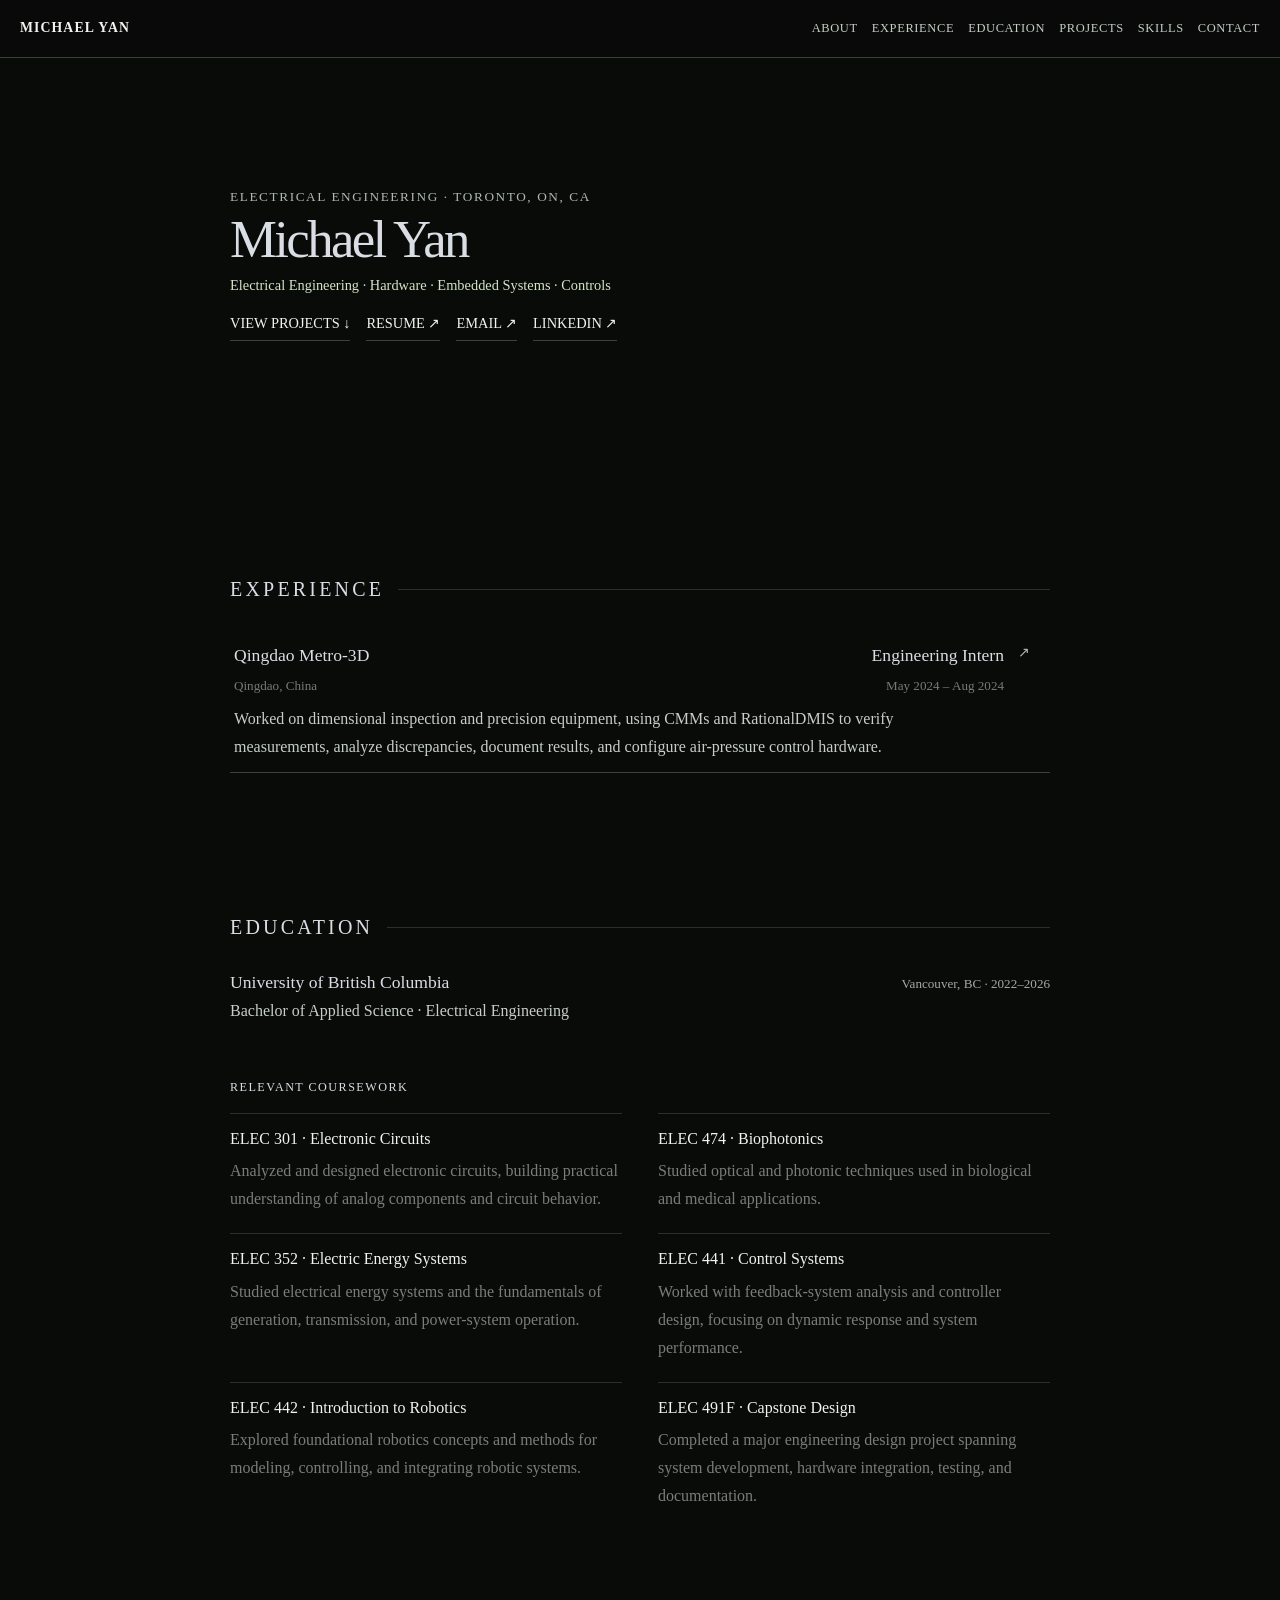
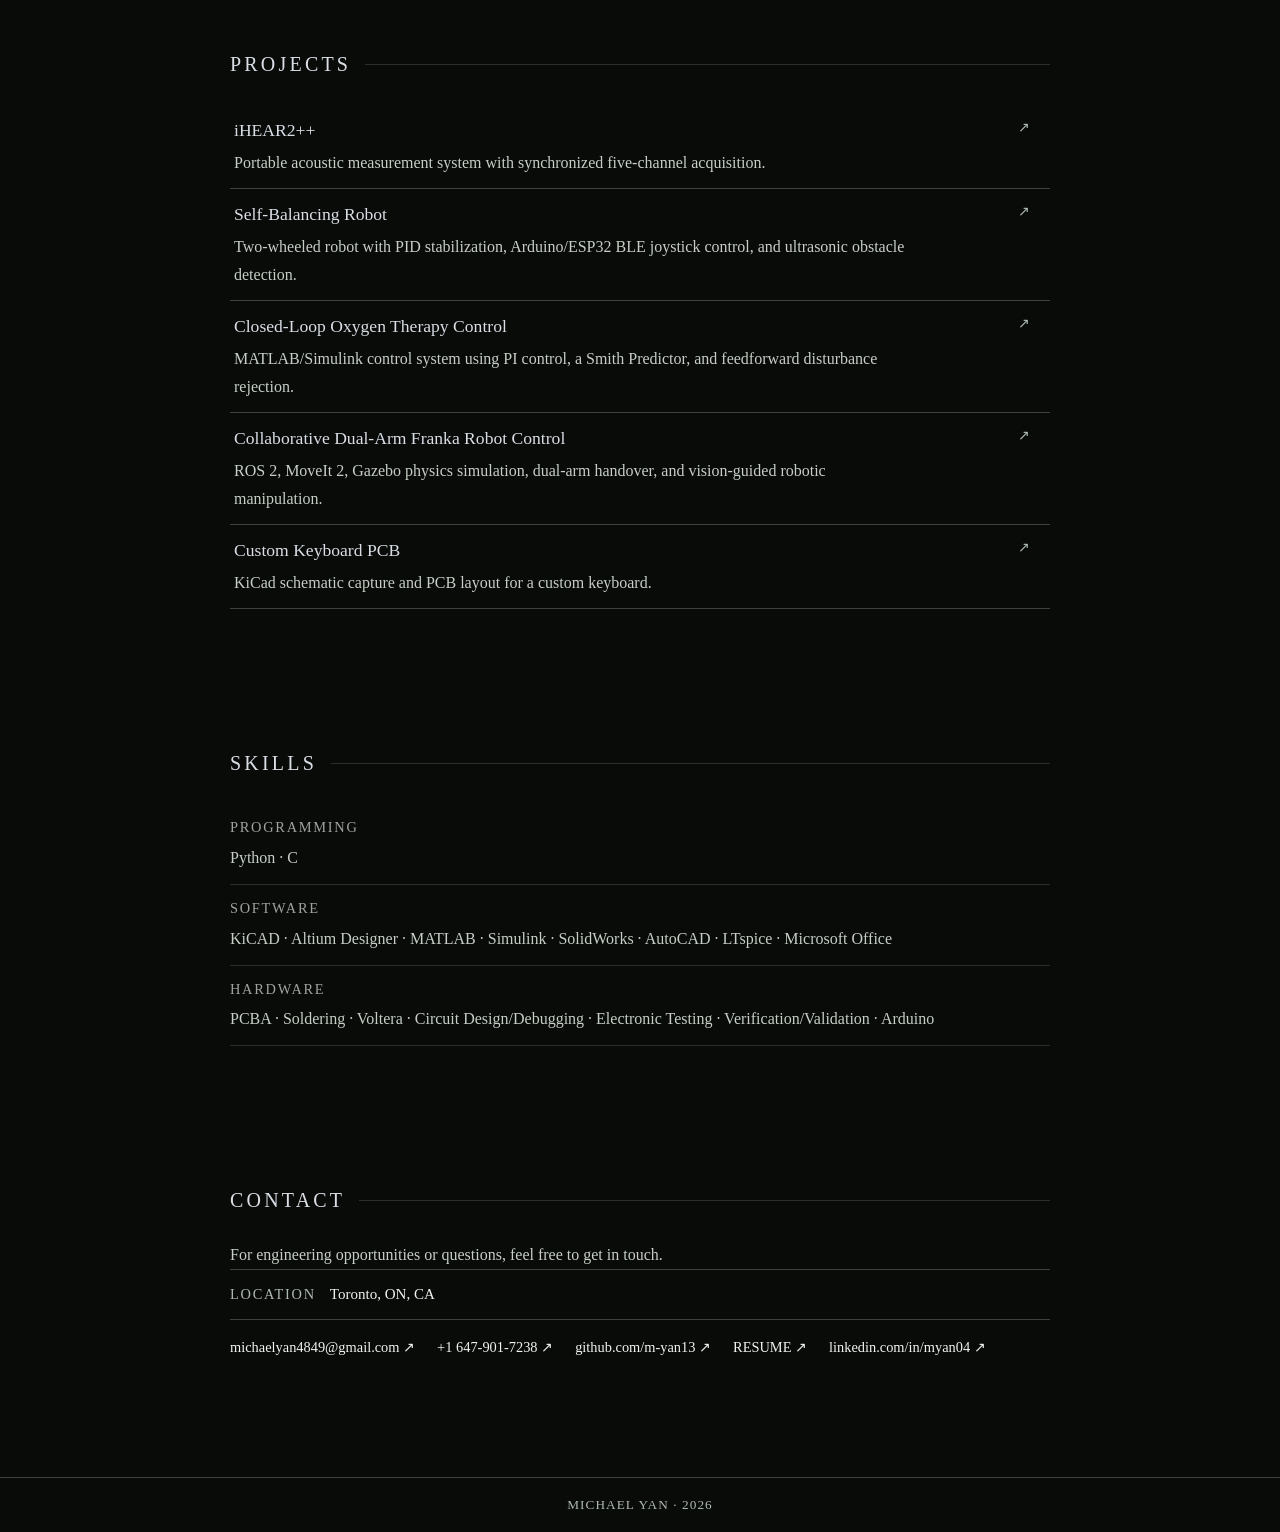
==== commit 7b1809c8: "Add files via upload" ====
--- a/index.html
+++ b/index.html
@@ -105,6 +105,13 @@
           </div>
           <span class="arrow">↗</span>
         </a>
+        <a class="project-row" href="projects/self-balancing-robot.html">
+          <div>
+            <h3>Self-Balancing Robot</h3>
+            <p>Two-wheeled robot with PID stabilization, Arduino/ESP32 BLE joystick control, and ultrasonic obstacle detection.</p>
+          </div>
+          <span class="arrow">↗</span>
+        </a>
         <a class="project-row" href="projects/oxygen-control.html">
           <div>
             <h3>Closed-Loop Oxygen Therapy Control</h3>
